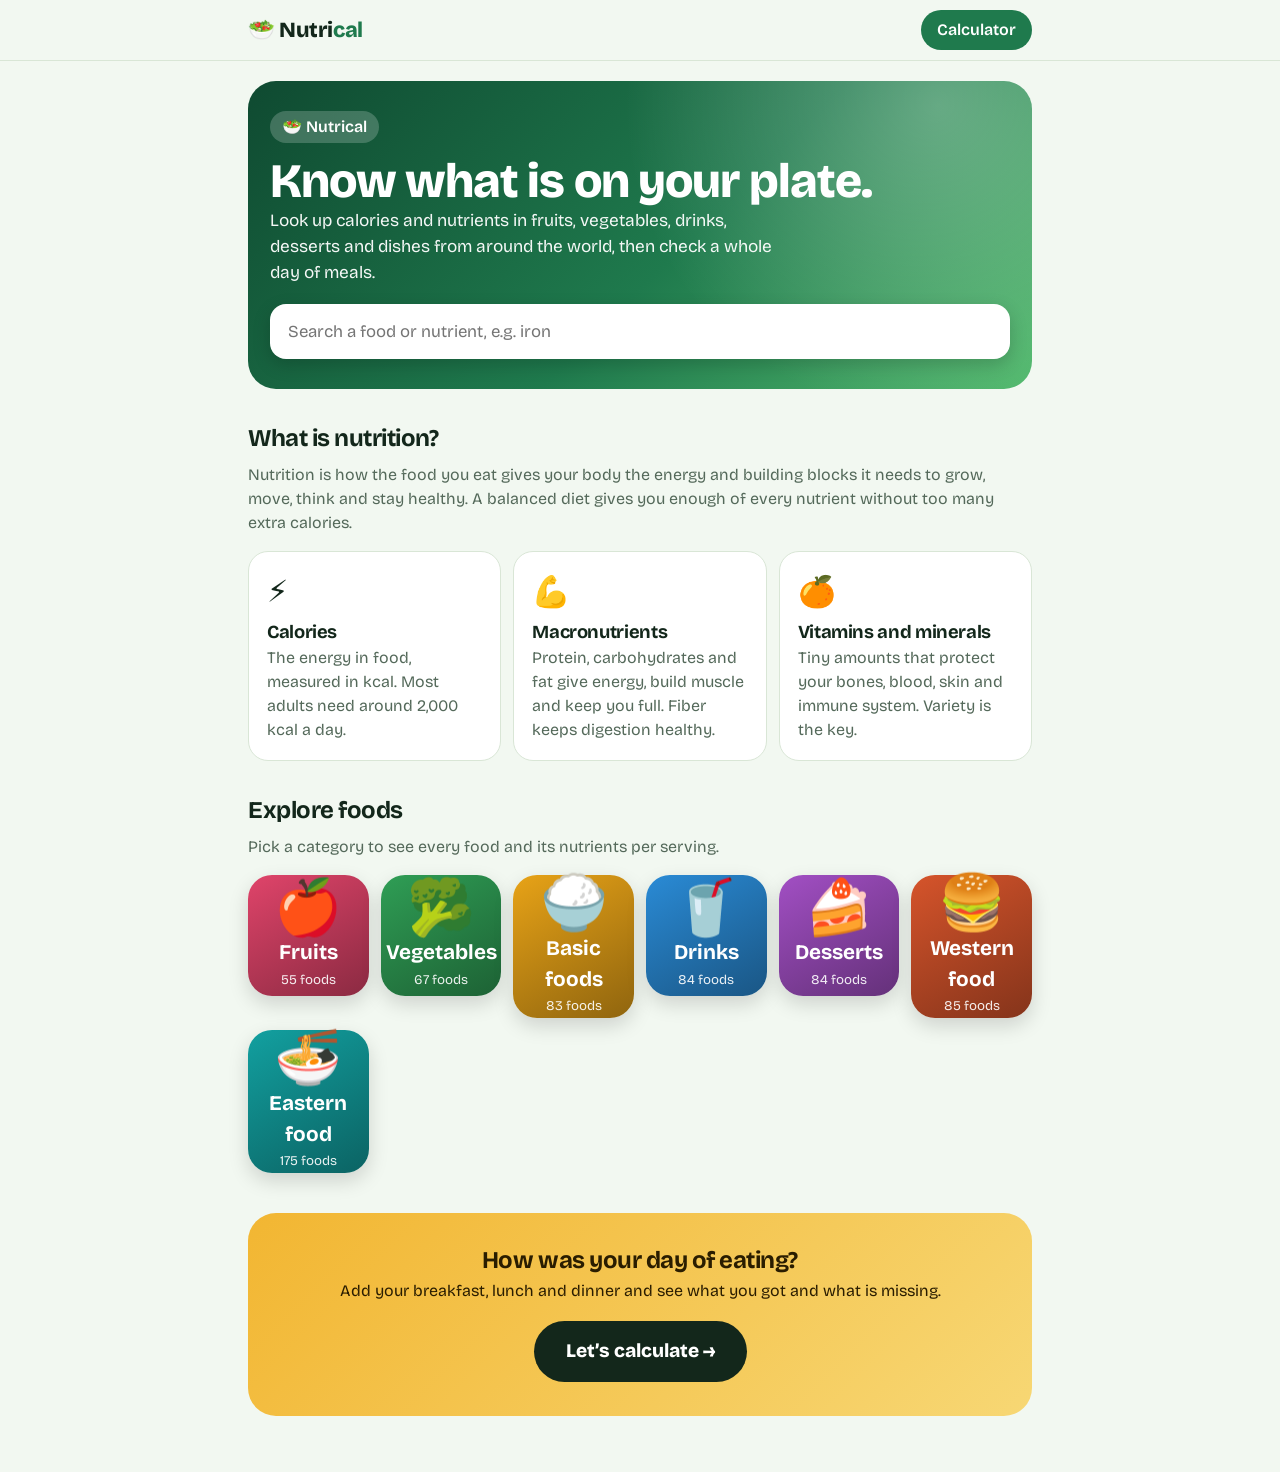
==== index.html @ 1bc2549a "Nutrical" ====
<!DOCTYPE html>
<html lang="en">
<head>
<meta charset="utf-8">
<meta name="viewport" content="width=device-width, initial-scale=1, viewport-fit=cover">
<title>Nutrical – Food Nutrients & Meal Calculator</title>
<link rel="icon" href="data:image/svg+xml,%3Csvg xmlns='http://www.w3.org/2000/svg' viewBox='0 0 100 100'%3E%3Ctext y='.9em' font-size='90'%3E🥗%3C/text%3E%3C/svg%3E">
<link href="https://fonts.googleapis.com/css2?family=Bricolage+Grotesque:wght@400;600;800&display=swap" rel="stylesheet">
<link rel="stylesheet" href="style.css">
</head>
<body>
<header class="nav"><div><button class="brand" data-go="#/">🥗 Nutri<span>cal</span></button><button class="pill" data-go="#/calc">Calculator</button></div></header>
<main id="app"></main>
<script src="script.js"></script>
</body>
</html>
---- style.css ----
:root{--bg:#f2f8f1;--ink:#13271b;--mute:#54695a;--card:#fff;--line:#d9e6d6;--brand:#1f7a4d;--fruit:#e0446a;--veg:#2f9e55;--base:#e8a317;--drink:#2a8bd6;--sweet:#a24fc4;--west:#d6542b;--east:#12a0a0;--red:#d62839;--redbg:#fdecee;--ok:#1f8a4c;
box-sizing:border-box;padding-top:env(safe-area-inset-top,0px);padding-bottom:env(safe-area-inset-bottom,0px)}
@media (prefers-color-scheme:dark){:root:not([data-theme="light"]){--bg:#0f1913;--ink:#eaf3ea;--mute:#a0b3a5;--card:#18251d;--line:#29392f;--red:#ff6b78;--redbg:#3a1a1e;--ok:#5fd18a}}
:root[data-theme="dark"]{--bg:#0f1913;--ink:#eaf3ea;--mute:#a0b3a5;--card:#18251d;--line:#29392f;--red:#ff6b78;--redbg:#3a1a1e;--ok:#5fd18a}
*{box-sizing:border-box}
html{scroll-padding-top:env(safe-area-inset-top,0px)}
body{margin:0;background:var(--bg);color:var(--ink);font-family:"Bricolage Grotesque",system-ui,-apple-system,"Segoe UI",sans-serif;line-height:1.5}
body::before{content:"";position:fixed;inset:0 0 auto;height:env(safe-area-inset-top,0px);z-index:30;background:var(--bg)}
.nav{position:sticky;top:env(safe-area-inset-top,0px);z-index:20;background:var(--bg);border-bottom:1px solid var(--line)}
.nav div{max-width:820px;margin:0 auto;padding:10px 18px;display:flex;justify-content:space-between;align-items:center}
.brand,.pill{font:inherit;border:0;cursor:pointer;color:var(--ink);background:none}
.brand{font-weight:800;font-size:1.35rem;letter-spacing:-.02em;padding:0}
.brand span{color:var(--brand)}
.pill{background:var(--brand);color:#fff;font-weight:600;padding:8px 16px;border-radius:999px}
main{max-width:820px;margin:0 auto;padding:20px 18px 56px}
h1,h2,h3{letter-spacing:-.02em;line-height:1.1}
h1{font-size:clamp(2rem,7vw,3rem);font-weight:800;margin:0 0 10px}
h2{font-size:1.5rem;margin:0 0 12px}
.sub{color:var(--mute);margin:0 0 16px}
.hero{border-radius:28px;padding:30px 22px;color:#fff;background:radial-gradient(circle at 88% 8%,rgba(255,255,255,.28),transparent 42%),linear-gradient(135deg,#0f4a31,#1f7a4d 55%,#52b96d)}
.hero.col{display:flex;align-items:center;gap:18px;flex-wrap:wrap;background:var(--c);background:linear-gradient(135deg,var(--c),color-mix(in srgb,var(--c) 65%,#000))}
.hero h1{margin:0}.hero p{margin:6px 0 0;opacity:.95}
.hero .big{font-size:4.2rem;line-height:1}
.kick{display:inline-block;font-weight:600;background:rgba(255,255,255,.2);padding:4px 12px;border-radius:999px;margin-bottom:12px}
.hero>p{max-width:520px;margin:0 0 18px;font-size:1.08rem}
.kcal{font-size:2.6rem;font-weight:800;line-height:1}
.search{width:100%;font:inherit;font-size:1.05rem;padding:15px 18px;border:2px solid var(--line);border-radius:16px;background:var(--card);color:var(--ink)}
.hero .search{background:#fff;color:#13271b;border:0;box-shadow:0 6px 18px rgba(0,0,0,.18)}
.search:focus-visible,.tile:focus-visible,.item:focus-visible,.back:focus-visible,.go:focus-visible,.chip:focus-visible,.qb:focus-visible,.pill:focus-visible{outline:3px solid var(--ink);outline-offset:2px}
.sec{margin-top:36px}
.grid3{display:grid;grid-template-columns:repeat(auto-fit,minmax(210px,1fr));gap:12px}
.info{background:var(--card);border:1px solid var(--line);border-radius:20px;padding:18px}
.info .ic{font-size:1.9rem}.info h3{margin:6px 0 4px;font-size:1.15rem}.info p{margin:0;color:var(--mute)}
.tiles{display:grid;grid-template-columns:repeat(auto-fill,minmax(104px,1fr));gap:12px}
.tile{aspect-ratio:1;border:0;border-radius:24px;color:#fff;font:inherit;display:flex;flex-direction:column;align-items:center;justify-content:center;gap:2px;cursor:pointer;transition:transform .15s;background:var(--c);background:linear-gradient(150deg,var(--c),color-mix(in srgb,var(--c) 62%,#000));box-shadow:0 8px 20px rgba(0,0,0,.15)}
.tile span{font-size:clamp(2.2rem,11vw,3.4rem);line-height:1}.tile b{font-size:clamp(.95rem,3.6vw,1.3rem)}.tile small{opacity:.9}
.tile:active{transform:scale(.96)}
.t-fruits{--c:var(--fruit)}.t-veg{--c:var(--veg)}.t-base{--c:var(--base)}
.cta{margin-top:40px;border-radius:28px;padding:34px 22px;text-align:center;color:#2a1d00;background:linear-gradient(135deg,#f2b632,#f7d774)}
.cta h2{margin:0 0 6px}.cta p{margin:0 0 18px}
.go{font:inherit;font-weight:800;font-size:1.2rem;padding:16px 32px;border:0;border-radius:999px;background:#13271b;color:#fff;cursor:pointer}
.go.wide{display:block;width:100%;margin-top:20px;background:var(--brand)}
.list{display:grid;grid-template-columns:repeat(auto-fill,minmax(155px,1fr));gap:10px}
.item{display:flex;align-items:center;gap:10px;text-align:left;font:inherit;padding:12px;border-radius:16px;background:var(--card);border:1px solid var(--line);color:var(--ink);cursor:pointer;border-left:6px solid var(--c)}
.item .e{font-size:1.7rem}.item b{display:block;font-weight:600;line-height:1.2}.item small{color:var(--mute)}
.empty{color:var(--mute);padding:16px;border:1px dashed var(--line);border-radius:14px}
.back{font:inherit;font-weight:600;background:none;border:2px solid var(--line);color:var(--ink);border-radius:999px;padding:8px 16px;cursor:pointer;margin-bottom:16px}
.card{background:var(--card);border:1px solid var(--line);border-radius:20px;padding:18px;margin-top:16px}
.stats{display:grid;grid-template-columns:repeat(3,1fr);gap:10px;margin-bottom:14px}
.stat{background:var(--bg);border-radius:14px;padding:12px;text-align:center}.stat b{display:block;font-size:1.4rem}.stat small{color:var(--mute)}
.row{display:grid;grid-template-columns:78px 1fr 64px;gap:10px;align-items:center;padding:6px 0}.row b{text-align:right}
.bar{height:10px;border-radius:6px;background:var(--line);overflow:hidden}.bar i{display:block;height:100%;background:var(--c,var(--brand));border-radius:6px}
.chips{display:flex;flex-wrap:wrap;gap:8px}
.chip{font:inherit;color:var(--ink);padding:7px 12px;border-radius:999px;background:var(--bg);border:1px solid var(--line);font-size:.95rem}
button.chip{cursor:pointer}
.note{color:var(--mute);font-size:.85rem;margin-top:18px}
.meal{border-top:6px solid var(--c)}.meal h2{margin-bottom:8px}
.entry{display:flex;align-items:center;gap:10px;padding:8px 0;border-bottom:1px solid var(--line)}
.entry .e{font-size:1.5rem}.en{flex:1;min-width:0}.en b{display:block;font-weight:600;line-height:1.2}.en small{color:var(--mute)}
.qb{width:34px;height:34px;border-radius:50%;border:1px solid var(--line);background:var(--card);color:var(--ink);font:inherit;font-size:1.1rem;cursor:pointer}
.sug{display:flex;flex-wrap:wrap;gap:8px;margin-top:10px}
.meal .search{margin-top:12px}
.nrow{padding:10px 0;border-bottom:1px solid var(--line)}
.nt{display:flex;justify-content:space-between;gap:10px;margin-bottom:5px}.nt span{color:var(--mute)}
.nrow small{display:block;margin-top:5px}
.nrow.red b,.nrow.red .nt span,.nrow.red small{color:var(--red)}.nrow.red .bar i{background:var(--red)}
.nrow.ok .bar i{background:var(--ok)}
.needbox{background:var(--redbg);border:2px solid var(--red);border-radius:20px;padding:18px;margin-top:16px}
.needbox h2{color:var(--red)}
.okbox h2{color:var(--ok)}
.ta{margin-top:0!important;resize:vertical;min-height:88px;font-family:inherit}
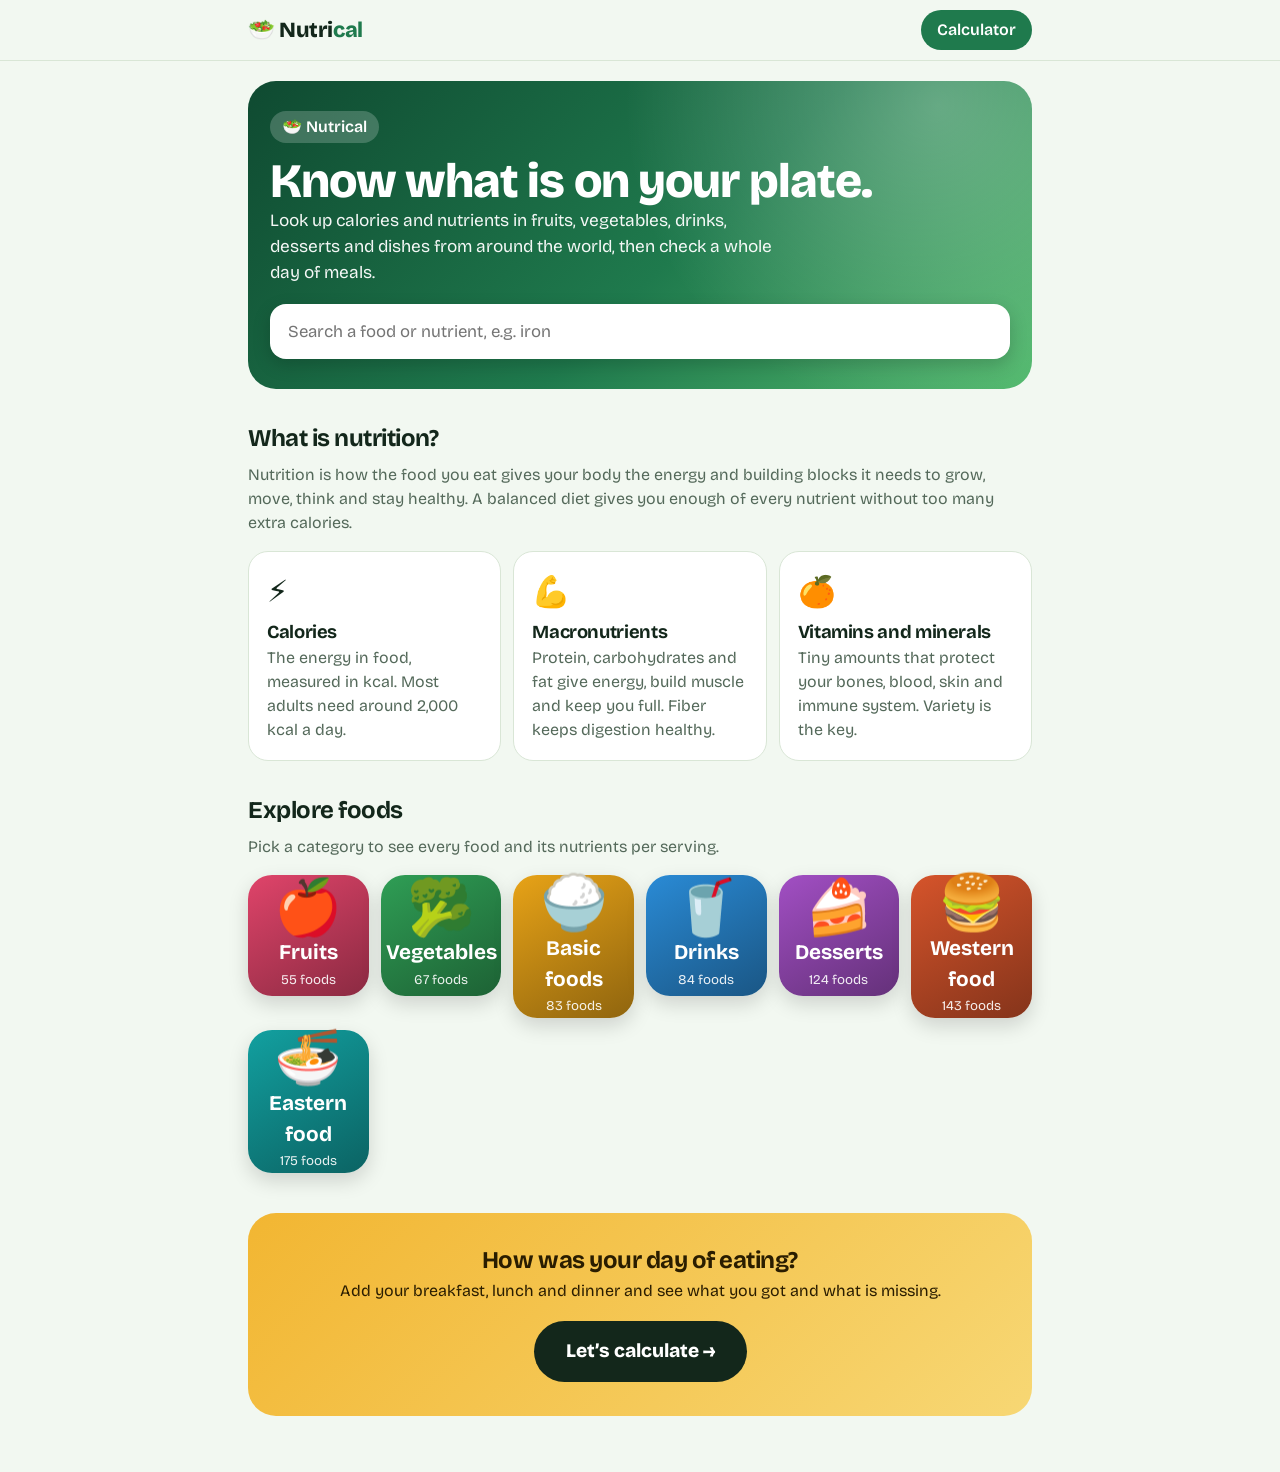
==== commit 23b6953b: "Rename Index.html to index.html" ====
--- a/index.html
+++ b/index.html
@@ -4,13 +4,1187 @@
 <meta charset="utf-8">
 <meta name="viewport" content="width=device-width, initial-scale=1, viewport-fit=cover">
 <title>Nutrical – Food Nutrients & Meal Calculator</title>
-<link rel="icon" href="data:image/svg+xml,%3Csvg xmlns='http://www.w3.org/2000/svg' viewBox='0 0 100 100'%3E%3Ctext y='.9em' font-size='90'%3E🥗%3C/text%3E%3C/svg%3E">
+<!-- Search engine meta data -->
+<meta name="description" content="Calories, protein, carbs, fat, vitamins and minerals for 700+ foods per serving, plus a daily meal calculator that shows what you are missing.">
+<meta name="keywords" content="nutrition, calories, food calories, nutrients, vitamins, minerals, protein, carbs, calorie calculator, meal calculator, healthy eating, Pakistani food, Indian food, fast food calories">
+<meta name="author" content="Nutrical">
+<meta name="robots" content="index, follow, max-image-preview:large">
+<meta name="application-name" content="Nutrical">
+<meta name="color-scheme" content="light dark">
+<meta name="theme-color" content="#f2f8f1" media="(prefers-color-scheme: light)">
+<meta name="theme-color" content="#0f1913" media="(prefers-color-scheme: dark)">
+<meta name="format-detection" content="telephone=no">
+<!-- Social sharing (Open Graph and Twitter) -->
+<meta property="og:type" content="website">
+<meta property="og:site_name" content="Nutrical">
+<meta property="og:locale" content="en_US">
+<meta property="og:title" content="Nutrical – Food Nutrients & Meal Calculator">
+<meta property="og:description" content="Calories, protein, carbs, fat, vitamins and minerals for 700+ foods per serving, plus a daily meal calculator that shows what you are missing.">
+<meta name="twitter:card" content="summary">
+<meta name="twitter:title" content="Nutrical – Food Nutrients & Meal Calculator">
+<meta name="twitter:description" content="Calories, protein, carbs, fat, vitamins and minerals for 700+ foods per serving, plus a daily meal calculator that shows what you are missing.">
+<!-- Structured data for search engines -->
+<script type="application/ld+json">
+{"@context":"https://schema.org","@type":"WebApplication","name":"Nutrical","description":"Calories, protein, carbs, fat, vitamins and minerals for 700+ foods per serving, plus a daily meal calculator that shows what you are missing.","applicationCategory":"HealthApplication","operatingSystem":"Any","browserRequirements":"Requires JavaScript","inLanguage":"en","offers":{"@type":"Offer","price":"0","priceCurrency":"USD"},"featureList":["Calories and nutrients per serving for 700+ foods","Fruits, vegetables, drinks, desserts, Western and Eastern food","Breakfast, lunch and dinner calculator","Warnings for missing and excessive nutrients"]}
+</script>
 <link href="https://fonts.googleapis.com/css2?family=Bricolage+Grotesque:wght@400;600;800&display=swap" rel="stylesheet">
-<link rel="stylesheet" href="style.css">
+<style>
+:root{--bg:#f2f8f1;--ink:#13271b;--mute:#54695a;--card:#fff;--line:#d9e6d6;--brand:#1f7a4d;--fruit:#e0446a;--veg:#2f9e55;--base:#e8a317;--drink:#2a8bd6;--sweet:#a24fc4;--west:#d6542b;--east:#12a0a0;--red:#d62839;--redbg:#fdecee;--ok:#1f8a4c;
+box-sizing:border-box;padding-top:env(safe-area-inset-top,0px);padding-bottom:env(safe-area-inset-bottom,0px)}
+@media (prefers-color-scheme:dark){:root:not([data-theme="light"]){--bg:#0f1913;--ink:#eaf3ea;--mute:#a0b3a5;--card:#18251d;--line:#29392f;--red:#ff6b78;--redbg:#3a1a1e;--ok:#5fd18a}}
+:root[data-theme="dark"]{--bg:#0f1913;--ink:#eaf3ea;--mute:#a0b3a5;--card:#18251d;--line:#29392f;--red:#ff6b78;--redbg:#3a1a1e;--ok:#5fd18a}
+*{box-sizing:border-box}
+html{scroll-padding-top:env(safe-area-inset-top,0px)}
+body{margin:0;background:var(--bg);color:var(--ink);font-family:"Bricolage Grotesque",system-ui,-apple-system,"Segoe UI",sans-serif;line-height:1.5}
+body::before{content:"";position:fixed;inset:0 0 auto;height:env(safe-area-inset-top,0px);z-index:30;background:var(--bg)}
+.nav{position:sticky;top:env(safe-area-inset-top,0px);z-index:20;background:var(--bg);border-bottom:1px solid var(--line)}
+.nav div{max-width:820px;margin:0 auto;padding:10px 18px;display:flex;justify-content:space-between;align-items:center}
+.brand,.pill{font:inherit;border:0;cursor:pointer;color:var(--ink);background:none}
+.brand{font-weight:800;font-size:1.35rem;letter-spacing:-.02em;padding:0}
+.brand span{color:var(--brand)}
+.pill{background:var(--brand);color:#fff;font-weight:600;padding:8px 16px;border-radius:999px}
+main{max-width:820px;margin:0 auto;padding:20px 18px 56px}
+h1,h2,h3{letter-spacing:-.02em;line-height:1.1}
+h1{font-size:clamp(2rem,7vw,3rem);font-weight:800;margin:0 0 10px}
+h2{font-size:1.5rem;margin:0 0 12px}
+.sub{color:var(--mute);margin:0 0 16px}
+.hero{border-radius:28px;padding:30px 22px;color:#fff;background:radial-gradient(circle at 88% 8%,rgba(255,255,255,.28),transparent 42%),linear-gradient(135deg,#0f4a31,#1f7a4d 55%,#52b96d)}
+.hero.col{display:flex;align-items:center;gap:18px;flex-wrap:wrap;background:var(--c);background:linear-gradient(135deg,var(--c),color-mix(in srgb,var(--c) 65%,#000))}
+.hero h1{margin:0}.hero p{margin:6px 0 0;opacity:.95}
+.hero .big{font-size:4.2rem;line-height:1}
+.kick{display:inline-block;font-weight:600;background:rgba(255,255,255,.2);padding:4px 12px;border-radius:999px;margin-bottom:12px}
+.hero>p{max-width:520px;margin:0 0 18px;font-size:1.08rem}
+.kcal{font-size:2.6rem;font-weight:800;line-height:1}
+.search{width:100%;font:inherit;font-size:1.05rem;padding:15px 18px;border:2px solid var(--line);border-radius:16px;background:var(--card);color:var(--ink)}
+.hero .search{background:#fff;color:#13271b;border:0;box-shadow:0 6px 18px rgba(0,0,0,.18)}
+.search:focus-visible,.tile:focus-visible,.item:focus-visible,.back:focus-visible,.go:focus-visible,.chip:focus-visible,.qb:focus-visible,.pill:focus-visible{outline:3px solid var(--ink);outline-offset:2px}
+.sec{margin-top:36px}
+.grid3{display:grid;grid-template-columns:repeat(auto-fit,minmax(210px,1fr));gap:12px}
+.info{background:var(--card);border:1px solid var(--line);border-radius:20px;padding:18px}
+.info .ic{font-size:1.9rem}.info h3{margin:6px 0 4px;font-size:1.15rem}.info p{margin:0;color:var(--mute)}
+.tiles{display:grid;grid-template-columns:repeat(auto-fill,minmax(104px,1fr));gap:12px}
+.tile{aspect-ratio:1;border:0;border-radius:24px;color:#fff;font:inherit;display:flex;flex-direction:column;align-items:center;justify-content:center;gap:2px;cursor:pointer;transition:transform .15s;background:var(--c);background:linear-gradient(150deg,var(--c),color-mix(in srgb,var(--c) 62%,#000));box-shadow:0 8px 20px rgba(0,0,0,.15)}
+.tile span{font-size:clamp(2.2rem,11vw,3.4rem);line-height:1}.tile b{font-size:clamp(.95rem,3.6vw,1.3rem)}.tile small{opacity:.9}
+.tile:active{transform:scale(.96)}
+.t-fruits{--c:var(--fruit)}.t-veg{--c:var(--veg)}.t-base{--c:var(--base)}
+.cta{margin-top:40px;border-radius:28px;padding:34px 22px;text-align:center;color:#2a1d00;background:linear-gradient(135deg,#f2b632,#f7d774)}
+.cta h2{margin:0 0 6px}.cta p{margin:0 0 18px}
+.go{font:inherit;font-weight:800;font-size:1.2rem;padding:16px 32px;border:0;border-radius:999px;background:#13271b;color:#fff;cursor:pointer}
+.go.wide{display:block;width:100%;margin-top:20px;background:var(--brand)}
+.list{display:grid;grid-template-columns:repeat(auto-fill,minmax(155px,1fr));gap:10px}
+.item{display:flex;align-items:center;gap:10px;text-align:left;font:inherit;padding:12px;border-radius:16px;background:var(--card);border:1px solid var(--line);color:var(--ink);cursor:pointer;border-left:6px solid var(--c)}
+.item .e{font-size:1.7rem}.item b{display:block;font-weight:600;line-height:1.2}.item small{color:var(--mute)}
+.empty{color:var(--mute);padding:16px;border:1px dashed var(--line);border-radius:14px}
+.back{font:inherit;font-weight:600;background:none;border:2px solid var(--line);color:var(--ink);border-radius:999px;padding:8px 16px;cursor:pointer;margin-bottom:16px}
+.card{background:var(--card);border:1px solid var(--line);border-radius:20px;padding:18px;margin-top:16px}
+.stats{display:grid;grid-template-columns:repeat(3,1fr);gap:10px;margin-bottom:14px}
+.stat{background:var(--bg);border-radius:14px;padding:12px;text-align:center}.stat b{display:block;font-size:1.4rem}.stat small{color:var(--mute)}
+.row{display:grid;grid-template-columns:78px 1fr 64px;gap:10px;align-items:center;padding:6px 0}.row b{text-align:right}
+.bar{height:10px;border-radius:6px;background:var(--line);overflow:hidden}.bar i{display:block;height:100%;background:var(--c,var(--brand));border-radius:6px}
+.chips{display:flex;flex-wrap:wrap;gap:8px}
+.chip{font:inherit;color:var(--ink);padding:7px 12px;border-radius:999px;background:var(--bg);border:1px solid var(--line);font-size:.95rem}
+button.chip{cursor:pointer}
+.note{color:var(--mute);font-size:.85rem;margin-top:18px}
+.meal{border-top:6px solid var(--c)}.meal h2{margin-bottom:8px}
+.entry{display:flex;align-items:center;gap:10px;padding:8px 0;border-bottom:1px solid var(--line)}
+.entry .e{font-size:1.5rem}.en{flex:1;min-width:0}.en b{display:block;font-weight:600;line-height:1.2}.en small{color:var(--mute)}
+.qb{width:34px;height:34px;border-radius:50%;border:1px solid var(--line);background:var(--card);color:var(--ink);font:inherit;font-size:1.1rem;cursor:pointer}
+.sug{display:flex;flex-wrap:wrap;gap:8px;margin-top:10px}
+.meal .search{margin-top:12px}
+.nrow{padding:10px 0;border-bottom:1px solid var(--line)}
+.nt{display:flex;justify-content:space-between;gap:10px;margin-bottom:5px}.nt span{color:var(--mute)}
+.nrow small{display:block;margin-top:5px}
+.nrow.red b,.nrow.red .nt span,.nrow.red small{color:var(--red)}.nrow.red .bar i{background:var(--red)}
+.nrow.ok .bar i{background:var(--ok)}
+.needbox{background:var(--redbg);border:2px solid var(--red);border-radius:20px;padding:18px;margin-top:16px}
+.needbox h2{color:var(--red)}
+.okbox h2{color:var(--ok)}
+.ta{margin-top:0!important;resize:vertical;min-height:88px;font-family:inherit}
+</style>
 </head>
 <body>
+<noscript>Nutrical needs JavaScript to show food nutrition data and the meal calculator. Please turn JavaScript on.</noscript>
 <header class="nav"><div><button class="brand" data-go="#/">🥗 Nutri<span>cal</span></button><button class="pill" data-go="#/calc">Calculator</button></div></header>
 <main id="app"></main>
-<script src="script.js"></script>
+<script>
+var DATA={
+fruits:{label:"Fruits",emoji:"🍎",color:"var(--fruit)",items:[
+["Apple","🍎",52,.3,13.8,.2,2.4,10.4,[["Vitamin C","4.6 mg"],["Potassium","107 mg"],["Vitamin K","2.2 µg"]]],
+["Banana","🍌",89,1.1,22.8,.3,2.6,12.2,[["Potassium","358 mg"],["Vitamin B6","0.4 mg"],["Vitamin C","8.7 mg"],["Magnesium","27 mg"]]],
+["Orange","🍊",47,.9,11.8,.1,2.4,9.4,[["Vitamin C","53 mg"],["Folate","30 µg"],["Potassium","181 mg"],["Calcium","40 mg"]]],
+["Mango","🥭",60,.8,15,.4,1.6,13.7,[["Vitamin C","36 mg"],["Vitamin A","54 µg"],["Folate","43 µg"]]],
+["Strawberry","🍓",32,.7,7.7,.3,2,4.9,[["Vitamin C","59 mg"],["Manganese","0.4 mg"],["Folate","24 µg"]]],
+["Grapes","🍇",69,.7,18.1,.2,.9,15.5,[["Vitamin K","14.6 µg"],["Vitamin C","3.2 mg"],["Potassium","191 mg"]]],
+["Watermelon","🍉",30,.6,7.6,.2,.4,6.2,[["Vitamin C","8.1 mg"],["Vitamin A","28 µg"],["Potassium","112 mg"]]],
+["Pineapple","🍍",50,.5,13.1,.1,1.4,9.9,[["Vitamin C","47.8 mg"],["Manganese","0.9 mg"],["Vitamin B6","0.1 mg"]]],
+["Papaya","🍈",43,.5,10.8,.3,1.7,7.8,[["Vitamin C","61.8 mg"],["Vitamin A","47 µg"],["Folate","37 µg"]]],
+["Pear","🍐",57,.4,15.2,.1,3.1,9.8,[["Vitamin C","4.3 mg"],["Vitamin K","4.4 µg"],["Potassium","116 mg"]]],
+["Pomegranate","🔴",83,1.7,18.7,1.2,4,13.7,[["Vitamin K","16.4 µg"],["Vitamin C","10.2 mg"],["Folate","38 µg"],["Potassium","236 mg"]]],
+["Avocado","🥑",160,2,8.5,14.7,6.7,.7,[["Vitamin K","21 µg"],["Folate","81 µg"],["Potassium","485 mg"],["Vitamin E","2.1 mg"]]],
+["Peach","🍑",39,.9,9.5,.3,1.5,8.4,"vc6.6;va16;pot190",150,"1 medium"],
+["Plum","🟣",46,.7,11.4,.3,1.4,9.9,"vc9.5;vk6.4;pot157",66,"1 medium"],
+["Cherries","🍒",63,1.1,16,.2,2.1,12.8,"vc7;pot222;mn.1",140,"1 cup"],
+["Blueberries","🫐",57,.7,14.5,.3,2.4,10,"vk19.3;vc9.7;mn.3",148,"1 cup"],
+["Raspberries","🔴",52,1.2,11.9,.7,6.5,4.4,"vc26.2;mn.7;vk7.8",123,"1 cup"],
+["Blackberries","⚫",43,1.4,9.6,.5,5.3,4.9,"vc21;vk19.8;mn.6",144,"1 cup"],
+["Kiwi","🥝",61,1.1,14.7,.5,3,9,"vc92.7;vk40;pot312",69,"1 medium"],
+["Lemon","🍋",29,1.1,9.3,.3,2.8,2.5,"vc53;pot138;ca26",58,"1 fruit"],
+["Lime","🟢",30,.7,10.5,.2,2.8,1.7,"vc29.1;ca33;pot102",67,"1 fruit"],
+["Grapefruit","🍊",42,.8,10.7,.1,1.6,6.9,"vc31.2;va46;pot135",123,"½ fruit"],
+["Apricot","🍑",48,1.4,11.1,.4,2,9.2,"va96;vc10;pot259",35,"1 fruit"],
+["Fig","🟣",74,.8,19.2,.3,2.9,16.3,"pot232;ca35;vk4.7",50,"1 medium"],
+["Cantaloupe","🍈",34,.8,8.2,.2,.9,7.9,"vc36.7;va169;pot267",160,"1 cup cubes"],
+["Honeydew melon","🍈",36,.5,9.1,.1,.8,8.1,"vc18;pot228;fol19",170,"1 cup cubes"],
+["Coconut meat","🥥",354,3.3,15.2,33.5,9,6.2,"mn1.5;se10.1;fe2.4",45,"1 piece"],
+["Guava","🍐",68,2.6,14.3,1,5.4,8.9,"vc228;fol49;pot417",55,"1 fruit"],
+["Dates","🌴",277,1.8,75,.2,6.7,66.5,"pot696;mg54;mn.3",24,"1 Medjool date"],
+["Passion fruit","🟡",97,2.2,23.4,.7,10.4,11.2,"vc30;va64;pot348",18,"1 fruit"],
+["Lychee","🍒",66,.8,16.5,.4,1.3,15.2,"vc71.5;pot171;fol14",10,"1 fruit"],
+["Cranberries","🔴",46,.4,12.2,.1,4.6,4,"vc13.3;vk5;mn.4",110,"1 cup"],
+["Tangerine","🍊",53,.8,13.3,.3,1.8,10.6,"vc26.7;va34;fol16",88,"1 medium"],
+["Nectarine","🍑",44,1.1,10.6,.3,1.7,7.9,"vc5.4;va17;pot201",142,"1 medium"],
+["Persimmon","🟠",70,.6,18.6,.2,3.6,12.5,"va81;vc7.5;mn.4",168,"1 fruit"],
+["Jackfruit","🍈",95,1.7,23.3,.6,1.5,19.1,"vc13.7;pot448;mg29",165,"1 cup"],
+["Starfruit","⭐",31,1,6.7,.3,2.8,4,"vc34.4;pot133;fol12",91,"1 fruit"],
+["Dragon fruit","🐉",60,1.2,13,0,3,8,"vc3;mg36;fe.7",100,"1 cup"],
+["Mulberries","🫐",43,1.4,9.8,.4,1.7,8.1,"vc36;fe1.9;vk7.8",140,"1 cup"],
+["Black currants","🫐",63,1.4,15.4,.4,0,0,"vc181;pot322;fe1.5",112,"1 cup"],
+["Gooseberries","🟢",44,.9,10,.6,4.3,0,"vc28;pot198;mn.1",150,"1 cup"],
+["Rambutan","🔴",82,.9,20,.2,.9,0,"vc5;fe.4;pot42",100,"5 fruits"],
+["Longan","🟡",60,1.3,15,.1,1.1,0,"vc84;pot266",100,"10 fruits"],
+["Soursop","🟢",66,1,16.8,.3,3.3,13.5,"vc21;pot278;mg21",100,"½ cup"],
+["Tamarind","🟤",239,2.8,62.5,.6,5.1,57,"pot628;mg92;fe2.8",25,"1 oz"],
+["Clementine","🍊",47,.9,12,.2,1.7,9.2,"vc49;fol24;pot177",74,"1 fruit"],
+["Raisins","🍇",299,3.1,79,.5,3.7,59,"pot749;fe1.9;mn.3",36,"1 small box"],
+["Prunes","🟣",240,2.2,64,.4,7.1,38,"vk60;pot732;mn.3",42,"5 prunes"],
+["Plantain","🍌",122,1.3,32,.4,2.3,15,"vc18;pot499;mg37",148,"1 cup sliced"],
+["Jamun (Java plum)","🟣",62,.7,14,.2,.6,10,"vc18;pot79;fe.2",100,"½ cup"],
+["Loquat","🍑",47,.4,12,.2,1.7,8,"va76;pot266;vc1",100,"5 fruits"],
+["Chikoo (sapodilla)","🟤",83,.4,20,1.1,5.3,14,"vc14;pot193;ca21",170,"1 fruit"],
+["Custard apple (sharifa)","🟢",94,2.1,23.6,.3,4.4,19,"vc19;pot382;bx.2",100,"½ fruit"],
+["Kinnow (mandarin)","🍊",53,.8,13.3,.3,1.8,10.6,"vc27;fol16;va34",90,"1 fruit"],
+["Ber (Indian jujube)","🟠",74,.8,17,.1,.6,10,"vc70;pot200",100,"½ cup"]
+]},
+veg:{label:"Vegetables",emoji:"🥦",color:"var(--veg)",items:[
+["Carrot","🥕",41,.9,9.6,.2,2.8,4.7,[["Vitamin A","835 µg"],["Vitamin K","13.2 µg"],["Potassium","320 mg"]]],
+["Spinach","🥬",23,2.9,3.6,.4,2.2,.4,[["Vitamin K","483 µg"],["Vitamin A","469 µg"],["Folate","194 µg"],["Iron","2.7 mg"]]],
+["Broccoli","🥦",34,2.8,6.6,.4,2.6,1.7,[["Vitamin C","89 mg"],["Vitamin K","102 µg"],["Folate","63 µg"]]],
+["Tomato","🍅",18,.9,3.9,.2,1.2,2.6,[["Vitamin C","13.7 mg"],["Potassium","237 mg"],["Vitamin K","7.9 µg"]]],
+["Potato","🥔",77,2,17.5,.1,2.2,.8,[["Potassium","421 mg"],["Vitamin C","19.7 mg"],["Vitamin B6","0.3 mg"]]],
+["Onion","🧅",40,1.1,9.3,.1,1.7,4.2,[["Vitamin C","7.4 mg"],["Potassium","146 mg"],["Folate","19 µg"]]],
+["Cucumber","🥒",15,.7,3.6,.1,.5,1.7,[["Vitamin K","16.4 µg"],["Potassium","147 mg"],["Vitamin C","2.8 mg"]]],
+["Cauliflower","🥬",25,1.9,5,.3,2,1.9,[["Vitamin C","48.2 mg"],["Vitamin K","15.5 µg"],["Folate","57 µg"]]],
+["Sweet potato","🍠",86,1.6,20.1,.1,3,4.2,[["Vitamin A","709 µg"],["Potassium","337 mg"],["Vitamin C","2.4 mg"]]],
+["Red bell pepper","🫑",31,1,6,.3,2.1,4.2,[["Vitamin C","128 mg"],["Vitamin A","157 µg"],["Vitamin B6","0.3 mg"]]],
+["Cabbage","🥬",25,1.3,5.8,.1,2.5,3.2,[["Vitamin C","36.6 mg"],["Vitamin K","76 µg"],["Folate","43 µg"]]],
+["Green peas","🫛",81,5.4,14.5,.4,5.7,5.7,[["Vitamin C","40 mg"],["Vitamin K","24.8 µg"],["Folate","65 µg"],["Iron","1.5 mg"]]],
+["Lettuce","🥬",15,1.4,2.9,.2,1.3,.8,"vk126;va370;fol38",36,"1 cup shredded"],
+["Kale","🥬",49,4.3,8.8,.9,3.6,2.3,"vk705;vc120;va500",67,"1 cup chopped"],
+["Zucchini","🥒",17,1.2,3.1,.3,1,2.5,"vc17.9;pot261;bx.2",196,"1 medium"],
+["Eggplant","🍆",25,1,5.9,.2,3,3.5,"mn.2;pot229;vk3.5",82,"1 cup cubes"],
+["Mushroom","🍄",22,3.1,3.3,.3,1,2,"ni3.6;pot318;se9.3",70,"1 cup sliced"],
+["Garlic","🧄",149,6.4,33,.5,2.1,1,"vc31.2;mn1.7;bx1.2",3,"1 clove"],
+["Ginger","🫚",80,1.8,17.8,.8,2,1.7,"pot415;mg43",6,"1 tbsp"],
+["Beetroot","🟣",43,1.6,9.6,.2,2.8,6.8,"fol109;mn.3;pot325",82,"1 medium"],
+["Radish","🔴",16,.7,3.4,.1,1.6,1.9,"vc14.8;fol25;pot233",116,"1 cup sliced"],
+["Celery","🥬",16,.7,3,.2,1.6,1.3,"vk29.3;pot260;fol36",40,"1 stalk"],
+["Asparagus","🌿",20,2.2,3.9,.1,2.1,1.9,"vk41.6;fol52;vc5.6",134,"1 cup"],
+["Green beans","🫛",31,1.8,7,.2,2.7,3.3,"vk43;vc12.2;fol33",110,"1 cup"],
+["Sweet corn","🌽",86,3.3,19,1.4,2,6.3,"fol42;mg37;pot270",90,"½ cup kernels"],
+["Pumpkin","🎃",26,1,6.5,.1,.5,2.8,"va426;vc9;pot340",116,"1 cup cubes"],
+["Butternut squash","🎃",45,1,11.7,.1,2,2.2,"va532;vc21;pot352",140,"1 cup cubes"],
+["Brussels sprouts","🥬",43,3.4,9,.3,3.8,2.2,"vk177;vc85;fol61",88,"1 cup"],
+["Leek","🌿",61,1.5,14.2,.3,1.8,3.9,"vk47;va83;mn.5",89,"1 medium"],
+["Okra","🌿",33,1.9,7.5,.2,3.2,1.5,"vc23;vk31;fol60",100,"1 cup"],
+["Turnip","⚪",28,.9,6.4,.1,1.8,3.8,"vc21;pot191;ca30",130,"1 cup cubes"],
+["Spring onion","🌱",32,1.8,7.3,.2,2.6,2.3,"vk207;vc18.8;va50",50,"½ cup chopped"],
+["Bok choy","🥬",13,1.5,2.2,.2,1,1.2,"vc45;va223;vk45.5",70,"1 cup shredded"],
+["Artichoke","🌿",47,3.3,10.5,.2,5.4,1,"fol68;vk14.8;mg60",120,"1 medium"],
+["Chili pepper","🌶️",40,1.9,8.8,.4,1.5,5.3,"vc144;va48;bx.5",45,"1 pepper"],
+["Green bell pepper","🫑",20,.9,4.6,.2,1.7,2.4,"vc80.4;vk7.4;bx.2",119,"1 medium"],
+["Yam","🍠",118,1.5,27.9,.2,4.1,.5,"pot816;mn.4;vc17.1",136,"1 cup cubes"],
+["Cassava","🥔",160,1.4,38,.3,1.8,1.7,"vc20.6;pot271;fol27",100,"½ cup"],
+["Edamame","🫛",121,11.9,8.9,5.2,5.2,2.2,"fol311;vk26.7;fe2.3",78,"½ cup shelled"],
+["Fennel","🌿",31,1.2,7.3,.2,3.1,3.9,"vc12;pot414;mn.2",87,"1 cup sliced"],
+["Collard greens","🥬",32,3,5.4,.6,4,.5,"vk437;va251;vc35.3",36,"1 cup chopped"],
+["Swiss chard","🥬",19,1.8,3.7,.2,1.6,1.1,"vk830;va306;vc30",36,"1 cup chopped"],
+["Arugula","🌱",25,2.6,3.7,.7,1.6,2.1,"vk109;va119;fol97",20,"1 cup"],
+["Parsnip","🥕",75,1.2,18,.3,4.9,4.8,"vc17;fol67;pot375",133,"1 cup sliced"],
+["Bitter gourd","🥒",17,1,3.7,.2,2.8,1,"vc84;fol72;va6",94,"1 cup sliced"],
+["Water chestnut","⚪",97,1.4,23.9,.1,3,4.8,"pot584;mn.3;bx.3",62,"½ cup sliced"],
+["Lotus root","🌸",74,2.6,17,.1,4.9,.5,"vc44;pot556;bx.3",60,"½ cup"],
+["Daikon radish","⚪",18,.6,4.1,.1,1.6,2.5,"vc22;pot227;fol28",116,"1 cup sliced"],
+["Napa cabbage","🥬",16,1.2,3.2,.2,1.2,1.4,"vk43;vc27;fol79",76,"1 cup shredded"],
+["Bean sprouts","🌱",30,3,6,.2,1.8,4,"vk33;vc13;fol61",104,"1 cup"],
+["Bamboo shoots","🎋",27,2.6,5.2,.3,2.2,3,"pot533;mn.3",120,"1 cup sliced"],
+["Chayote","🥒",19,.8,4.5,.1,1.7,1.7,"vc8;fol93;mn.2",132,"1 cup"],
+["Taro","🍠",112,1.5,26.5,.2,4.1,.4,"pot484;mn.4;bx.3",132,"1 cup"],
+["Kohlrabi","🥬",27,1.7,6.2,.1,3.6,2.6,"vc62;pot350;bx.2",135,"1 cup"],
+["Rutabaga","🥔",38,1.1,8.6,.2,2.3,4.5,"vc25;pot305;ca43",140,"1 cup cubes"],
+["Watercress","🌿",11,2.3,1.3,.1,.5,.2,"vk250;vc43;ca120",34,"1 cup"],
+["Radicchio","🥬",23,1.4,4.5,.3,.9,.6,"vk255;pot302;mn.3",40,"1 cup shredded"],
+["Sauerkraut","🥬",19,.9,4.3,.1,2.9,1.8,"vc15;vk13;fe1.5",70,"½ cup"],
+["Jicama","⚪",38,.7,8.8,.1,4.9,1.8,"vc20;pot150;fol12",130,"1 cup"],
+["Mustard greens","🥬",27,2.9,4.7,.4,3.2,1.3,"vk257;vc70;va525",56,"1 cup chopped"],
+["Dandelion greens","🌼",45,2.7,9.2,.7,3.5,.7,"vk778;va508;ca187",55,"1 cup chopped"],
+["Bottle gourd (lauki)","🥒",14,.6,3.4,.1,.5,1.7,"vc10;pot150;mg11",116,"1 cup"],
+["Ridge gourd (tori)","🥒",20,.5,4.4,.1,1,1.8,"vc12;pot139;mg14",100,"1 cup sliced"],
+["Tinda (apple gourd)","🟢",21,1.4,3.4,.4,1.1,1.5,"vc18;ca25;fe.8",100,"½ cup"],
+["Fenugreek leaves (methi)","🌿",49,4.4,6,.9,1.1,0,"fe2;ca200;vc40",30,"½ cup"],
+["Coriander leaves (dhania)","🌿",23,2.1,3.7,.5,2.8,.9,"vk310;vc27;va337",16,"¼ cup"],
+["Mint leaves (pudina)","🌿",44,3.3,8.4,.7,6.8,0,"va212;fe5;vc31",12,"2 tbsp"]
+]},
+base:{label:"Basic foods",emoji:"🍚",color:"var(--base)",items:[
+["White rice (cooked)","🍚",130,2.7,28.2,.3,.4,.1,[["Manganese","0.5 mg"],["Selenium","7.5 µg"]]],
+["White bread","🍞",265,9,49,3.2,2.7,5.7,[["Iron","3.6 mg"],["Calcium","144 mg"],["Folate","111 µg"],["Sodium","491 mg"]]],
+["Egg (boiled)","🥚",155,12.6,1.1,10.6,0,1.1,[["Vitamin B12","1.1 µg"],["Vitamin D","2.2 µg"],["Choline","294 mg"],["Selenium","30.8 µg"]]],
+["Whole milk","🥛",61,3.2,4.8,3.3,0,5.1,[["Calcium","113 mg"],["Vitamin B12","0.5 µg"],["Potassium","132 mg"],["Vitamin D","1.3 µg"]]],
+["Chicken breast (cooked)","🍗",165,31,0,3.6,0,0,[["Niacin","13.7 mg"],["Vitamin B6","0.6 mg"],["Phosphorus","228 mg"],["Selenium","27.6 µg"]]],
+["Lentils (cooked)","🫘",116,9,20.1,.4,7.9,1.8,[["Folate","181 µg"],["Iron","3.3 mg"],["Potassium","369 mg"]]],
+["Chickpeas (cooked)","🫘",164,8.9,27.4,2.6,7.6,4.8,[["Folate","172 µg"],["Iron","2.9 mg"],["Manganese","1 mg"]]],
+["Oats (dry)","🥣",389,16.9,66.3,6.9,10.6,0,[["Manganese","4.9 mg"],["Phosphorus","523 mg"],["Iron","4.7 mg"],["Magnesium","177 mg"]]],
+["Pasta (cooked)","🍝",158,5.8,30.9,.9,1.8,.6,[["Manganese","0.4 mg"],["Iron","1.3 mg"]]],
+["Cheddar cheese","🧀",403,24.9,1.3,33.1,0,.5,[["Calcium","721 mg"],["Phosphorus","512 mg"],["Vitamin B12","1.1 µg"]]],
+["Almonds","🥜",579,21.2,21.6,49.9,12.5,4.4,[["Vitamin E","25.6 mg"],["Magnesium","270 mg"],["Calcium","269 mg"]]],
+["Salmon (cooked)","🐟",206,22,0,12,0,0,[["Vitamin D","11 µg"],["Vitamin B12","3.2 µg"],["Selenium","36.5 µg"],["Potassium","384 mg"]]],
+["Brown rice (cooked)","🍚",123,2.7,25.6,1,1.6,.2,"mn.9;mg39;ph103",195,"1 cup"],
+["Quinoa (cooked)","🌾",120,4.4,21.3,1.9,2.8,.9,"mn.6;mg64;fol42",185,"1 cup"],
+["Whole wheat bread","🍞",252,12.5,43,3.5,7,6,"fe2.4;mg82;se40",28,"1 slice"],
+["Flour tortilla","🫓",306,8.2,51,8,2.8,2.4,"fe3.5;ca140",45,"1 tortilla"],
+["Corn tortilla","🫓",218,5.7,44.6,2.9,6.3,.6,"ca81;mg54;mn.4",26,"1 tortilla"],
+["Popcorn (air-popped)","🍿",387,13,78,4.5,14.5,.9,"mn1.1;mg144;ph358",24,"3 cups"],
+["Barley (cooked)","🌾",123,2.3,28.2,.4,3.8,.3,"mn.3;ni2.1;mg22",157,"1 cup"],
+["Couscous (cooked)","🍲",112,3.8,23.2,.2,1.4,.1,"se27;ni1;mg8",157,"1 cup"],
+["Whole wheat pasta (cooked)","🍝",124,5.3,26.5,.5,3.9,.6,"mn.9;mg42;fe1.5",140,"1 cup"],
+["Plain yogurt (whole milk)","🥛",61,3.5,4.7,3.3,0,4.7,"ca121;by.5;pot155",245,"1 cup"],
+["Greek yogurt (nonfat)","🥛",59,10.2,3.6,.4,0,3.2,"ca110;by.8;pot141",170,"¾ cup"],
+["Skim milk","🥛",34,3.4,5,.1,0,5.1,"ca122;by.5;pot166",245,"1 cup"],
+["Butter","🧈",717,.9,.1,81,0,.1,"va684;ve2.3;vk7",14,"1 tbsp"],
+["Mozzarella cheese","🧀",280,28,3.1,17,0,1.2,"ca505;ph354;by2.3",28,"1 oz"],
+["Cottage cheese","🧀",98,11.1,3.4,4.3,0,2.7,"ca83;by.4;se9.7",113,"½ cup"],
+["Soy milk","🥛",33,2.9,1.7,1.6,.4,.4,"ca120;pot118;vd1",243,"1 cup"],
+["Almond milk (unsweetened)","🥛",15,.6,.3,1.2,.2,0,"ca120;ve4",240,"1 cup"],
+["Beef (lean, cooked)","🥩",250,26,0,15,0,0,"zn6.3;by2.6;fe2.6",85,"3 oz"],
+["Pork loin (cooked)","🥩",242,27,0,14,0,0,"se40;by.7;zn2.4",85,"3 oz"],
+["Turkey breast (cooked)","🦃",135,30,0,.7,0,0,"ni11;bx.8;se31",85,"3 oz"],
+["Lamb (cooked)","🍖",294,25,0,21,0,0,"by2.6;zn4.6;fe1.9",85,"3 oz"],
+["Chicken thigh (cooked)","🍗",209,26,0,10.9,0,0,"ni6.1;bx.4;se21",85,"3 oz"],
+["Tuna (canned in water)","🐟",116,25.5,0,.8,0,0,"se76;ni10;vd1.7",85,"3 oz"],
+["Shrimp (cooked)","🦐",99,24,.2,.3,0,0,"se38;by1.2;ca64",85,"3 oz"],
+["Cod (cooked)","🐟",105,23,0,.9,0,0,"by1;se37;pot244",85,"3 oz"],
+["Sardines (canned)","🐟",208,24.6,0,11.5,0,0,"ca382;vd4.8;by8.9",92,"1 can"],
+["Tilapia (cooked)","🐟",128,26,0,2.7,0,0,"se54;by1.6;ni4.7",85,"3 oz"],
+["Black beans (cooked)","🫘",132,8.9,23.7,.5,8.7,.3,"fol149;mn.4;fe2.1",172,"1 cup"],
+["Kidney beans (cooked)","🫘",127,8.7,22.8,.5,6.4,.3,"fol130;fe2.9;pot403",177,"1 cup"],
+["Tofu (firm)","🟨",144,17.3,2.8,8.7,2.3,.6,"ca350;fe2.7;mn1.2",126,"½ cup"],
+["Hummus","🥣",166,7.9,14.3,9.6,6,.3,"fe2.4;mg71;ca38",30,"2 tbsp"],
+["Peanut butter","🥜",588,25,20,50,6,9,"ni13.1;mg168;ve9",32,"2 tbsp"],
+["Peanuts","🥜",567,25.8,16.1,49.2,8.5,4.7,"ni12;mg168;fol240",28,"1 oz"],
+["Walnuts","🌰",654,15.2,13.7,65.2,6.7,2.6,"mn3.4;mg158;ph346",28,"1 oz"],
+["Cashews","🥜",553,18.2,30.2,43.9,3.3,5.9,"mg292;zn5.8;mn1.7",28,"1 oz"],
+["Chia seeds","🌱",486,16.5,42.1,30.7,34.4,0,"ca631;mg335;ph860",28,"2 tbsp"],
+["Flaxseed","🌱",534,18.3,28.9,42.2,27.3,1.6,"mg392;mn2.5;ph642",10,"1 tbsp"],
+["Sunflower seeds","🌻",584,20.8,20,51.5,8.6,2.6,"ve35;mg325;se53",28,"1 oz"],
+["Pumpkin seeds","🎃",559,30.2,10.7,49,6,1.4,"mg592;zn7.8;mn4.5",28,"1 oz"],
+["Olive oil","🫒",884,0,0,100,0,0,"ve14;vk60",13.5,"1 tbsp"],
+["Honey","🍯",304,.3,82.4,0,.2,82.1,"pot52;ca6",21,"1 tbsp"],
+["Dark chocolate (70–85%)","🍫",598,7.8,45.9,42.6,10.9,24,"fe11.9;mg228;mn1.9",28,"1 oz"],
+["Sourdough bread","🍞",270,10,52,2,2.4,2,"fe3;fol107;se30",50,"1 slice"],
+["Rye bread","🍞",259,8.5,48,3.3,5.8,3.9,"fe2.8;se40;mn1.2",32,"1 slice"],
+["Bulgur (cooked)","🌾",83,3.1,18.6,.2,4.5,.1,"mn.6;mg32;fe1",182,"1 cup"],
+["Buckwheat (cooked)","🌾",92,3.4,19.9,.6,2.7,.9,"mg51;mn.4;ph70",168,"1 cup"],
+["Egg white","🥚",52,10.9,.7,.2,0,.7,"se20;ni.1;pot163",33,"1 large"],
+["Parmesan cheese","🧀",431,38,4.1,29,0,.9,"ca1184;ph694;by1.2",28,"1 oz"],
+["Feta cheese","🧀",264,14,4,21,0,4,"ca493;by1.7;ph337",28,"1 oz"],
+["Ricotta cheese","🧀",174,11.3,3,13,0,.3,"ca207;ph158;by.3",124,"½ cup"],
+["Pistachios","🥜",560,20,28,45,10,8,"bx1.7;pot1025;ph490",28,"1 oz"],
+["Hazelnuts","🌰",628,15,17,61,10,4.3,"ve15;mn6.2;mg163",28,"1 oz"],
+["Soybeans (cooked)","🫘",173,17,10,9,6,3,"fol54;fe5;mg86",172,"1 cup"],
+["Tempeh","🟨",192,20,7.6,11,0,0,"mn1.3;mg81;ph266",83,"½ cup"],
+["Ham","🥓",145,21,1.5,5.5,0,0,"se36;ni4;by.7",85,"3 oz"],
+["Crab (cooked)","🦀",97,19,0,1.5,0,0,"by9.8;zn4;se40",85,"3 oz"],
+["Oysters","🦪",68,7,3.9,2.5,0,0,"zn16;by16",84,"6 oysters"],
+["Mackerel (cooked)","🐟",262,24,0,18,0,0,"by19;vd16;ni9",85,"3 oz"],
+["Whole wheat flour (atta)","🌾",340,13.2,72,2.5,10.7,.4,"mn4;mg137;fe3.6",30,"¼ cup"],
+["Basmati rice (cooked)","🍚",121,3.5,25,.4,.4,0,"mn.5;fe.4",195,"1 cup"],
+["Besan (chickpea flour)","🌾",387,22,58,6.7,11,10,"fol437;fe4.9;mg166",30,"¼ cup"],
+["Ghee","🧈",900,0,0,100,0,0,"va840;ve2.8;vk8.6",13,"1 tbsp"],
+["Vegetable oil","🛢️",884,0,0,100,0,0,"ve14;vk25",13.5,"1 tbsp"],
+["Khoya (mawa)","⚪",421,15,25,28,0,25,"ca480;by1",30,"1 oz"],
+["Rusk","🍞",407,10,74,7,3,8,"fe3;ca40",20,"2 rusks"],
+["Jaggery (gur)","🟤",383,.4,98,.1,0,97,"fe11;mg70;ca80",20,"1 tbsp"],
+["Goat meat (cooked)","🍖",143,27,0,3,0,0,"zn5;fe3;by1",85,"3 oz"],
+["Beef liver (cooked)","🥩",175,27,3.9,4.7,0,0,"va9442;by70;fe6.5",85,"3 oz"],
+["Chicken liver (cooked)","🍗",167,24,.9,6.5,0,0,"va3290;by17;fe11",85,"3 oz"],
+["Rohu fish (cooked)","🐟",120,19,0,4,0,0,"by3;se25;pot280",100,"1 piece"],
+["Pomfret fish (cooked)","🐟",120,20,0,4,0,0,"by2;se30;pot300",100,"1 piece"]
+]},
+drinks:{label:"Drinks",emoji:"🥤",color:"var(--drink)",items:[
+["Orange juice","🧃",45,.7,10.4,.2,.2,8.4,"vc50;pot200;fol30",248,"1 cup"],
+["Apple juice","🧃",46,.1,11.4,.1,.2,9.6,"pot101;vc1",248,"1 cup"],
+["Tomato juice","🍅",17,.8,4.2,.1,.4,3.6,"vc18;pot229;fol20",243,"1 cup"],
+["Carrot juice","🥕",40,.9,9.3,.2,.8,3.9,"va930;pot292;vc8",236,"1 cup"],
+["Fruit smoothie","🥤",60,.8,14,.3,1.2,11,"vc10;pot140",300,"12 oz"],
+["Lemonade","🍋",40,0,10.4,0,.1,9.4,"vc1;pot7",248,"1 cup"],
+["Coconut water","🥥",19,.7,3.7,.2,1.1,2.6,"pot250;mg25;mn.1",240,"1 cup"],
+["Cola","🥤",42,0,10.6,0,0,10.6,"ph10;pot2",355,"1 can"],
+["Sports drink","🥤",26,0,6.2,0,0,5.8,"pot27;ca2",355,"12 oz"],
+["Energy drink","⚡",45,0,11,0,0,11,"ni8;bx2;by2",250,"1 can"],
+["Black coffee","☕",1,.1,0,0,0,0,"pot49;mg3;ni.2",237,"1 cup"],
+["Latte","☕",54,2.8,4.7,2.8,0,4.5,"ca103;by.4;pot140",360,"12 oz"],
+["Cappuccino","☕",45,2.3,3.7,2.3,0,3.5,"ca80;pot120;by.3",180,"1 cup"],
+["Green tea","🍵",1,0,0,0,0,0,"mn.2;pot8",245,"1 cup"],
+["Black tea","🫖",1,0,.3,0,0,0,"pot37;mn.2;mg1",240,"1 cup"],
+["Masala chai","🫖",50,1.5,8,1.5,0,7.5,"ca55;pot80",240,"1 cup"],
+["Iced tea (sweetened)","🧊",30,0,7.5,0,0,7.4,"pot20;mn.1",240,"1 glass"],
+["Hot chocolate","☕",77,3.5,11,2.3,.6,10,"ca110;pot200;mg14",250,"1 cup"],
+["Milkshake (vanilla)","🥛",112,3.5,18.4,3,0,17.7,"ca120;pot180;by.5",300,"1 medium"],
+["Sweet lassi","🥛",80,3,13,2,0,12,"ca100;by.4;pot150",250,"1 glass"],
+["Mango lassi","🥭",90,2.8,16,1.5,.3,15.5,"ca95;vc5;by.4",250,"1 glass"],
+["Beer","🍺",43,.5,3.6,0,0,0,"ni1.6;ph14;pot27",355,"1 can"],
+["Red wine","🍷",85,.1,2.6,0,0,.6,"pot127;mg12;mn.2",150,"5 oz glass"],
+["Grape juice","🍇",60,.4,14.8,.1,.2,14.3,"pot104;mn.3",248,"1 cup"],
+["Pineapple juice","🍍",53,.4,12.9,.1,.2,9.9,"vc9;mn.9;pot130",250,"1 cup"],
+["Cranberry juice cocktail","🧃",46,0,12,0,0,12,"vc23;pot9",253,"1 cup"],
+["Pomegranate juice","🧃",54,.2,13.1,.3,.1,12.7,"pot214;fol17",248,"1 cup"],
+["Grapefruit juice","🧃",39,.5,9.2,.1,.1,8.1,"vc34;pot162;fol10",247,"1 cup"],
+["Lemon juice","🍋",22,.4,6.9,.2,.3,2.5,"vc39;pot103",30,"2 tbsp"],
+["Watermelon juice","🍉",30,.6,7.6,.2,.4,6.2,"vc8;pot112",240,"1 cup"],
+["Sugarcane juice","🥤",54,0,13.4,0,0,13,"pot110;fe.4",240,"1 glass"],
+["Mixed vegetable juice","🥤",21,.8,4.4,.1,.6,3.6,"vc22;va62;pot250",240,"1 cup"],
+["Nimbu pani (lime water)","🍋",30,0,7.5,0,.1,7,"vc8;pot20",240,"1 glass"],
+["Oat milk","🥛",48,1,6.7,1.5,.8,3.4,"ca120;vd1",240,"1 cup"],
+["Chocolate milk","🥛",83,3.2,10.4,3.4,.8,9.5,"ca114;pot198;by.5",250,"1 cup"],
+["Buttermilk","🥛",40,3.3,4.8,.9,0,4.8,"ca116;by.5;pot135",245,"1 cup"],
+["Kefir","🥛",63,3.4,4.8,3.5,0,4.7,"ca120;by.4;pot164",243,"1 cup"],
+["Chaas (salted lassi)","🥛",25,1.7,2.7,.8,0,2.5,"ca60;by.3",250,"1 glass"],
+["Eggnog","🥛",88,4.6,10,4.2,0,10,"ca130;by.5",248,"1 cup"],
+["Bubble tea","🧋",90,1,18,2,.2,15,"ca20;pot60",400,"1 medium"],
+["Matcha latte","🍵",50,2,6,2,.3,5,"ca90;by.3;mn.2",300,"1 cup"],
+["Espresso","☕",9,.1,1.7,.2,0,0,"pot115;mg8;ni.5",30,"1 shot"],
+["Iced coffee (sweetened)","🧊",40,.8,8,.6,0,7.5,"ca20;pot80",250,"1 glass"],
+["Mocha","☕",70,3,9,2.5,.5,8,"ca100;pot200;mg20",360,"12 oz"],
+["Flat white","☕",56,3,4.7,3,0,4.5,"ca110;by.4",160,"1 cup"],
+["Chamomile tea","🍵",1,0,.2,0,0,0,"mn.2;pot10",240,"1 cup"],
+["Ginger ale","🥤",34,0,8.8,0,0,8.7,"ca2;pot1",355,"1 can"],
+["Root beer","🥤",41,0,10.6,0,0,10.5,"ca2;pot1",355,"1 can"],
+["Diet cola","🥤",0,0,0,0,0,0,"ph12;pot2",355,"1 can"],
+["Sparkling water","💧",0,0,0,0,0,0,"ca12;mg2",355,"1 can"],
+["White wine","🍷",82,.1,2.6,0,0,1,"pot71;mg10",150,"5 oz glass"],
+["Champagne","🥂",76,.3,1.5,0,0,1,"pot66;mg7",125,"1 flute"],
+["Vodka","🥃",231,0,0,0,0,0,"pot2",42,"1 shot"],
+["Whiskey","🥃",250,0,0,0,0,0,"pot2",42,"1 shot"],
+["Light beer","🍺",29,.2,1.6,0,0,0,"ni1.2;pot27",355,"1 can"],
+["Rooh Afza drink","🥤",50,0,12.5,0,0,12,"ca2;pot15",250,"1 glass"],
+["Doodh patti chai","🍵",60,2.4,8,2,0,7.5,"ca70;pot100",240,"1 cup"],
+["Kashmiri chai (noon chai)","🫖",70,2.8,6,3.5,0,4,"ca90;pot130;by.3",240,"1 cup"],
+["Shikanjvi (lemon soda)","🍋",30,0,7.5,0,.1,7,"vc8;pot20",250,"1 glass"],
+["Jal jeera","🥤",18,.3,4,0,.3,3,"fe.8;vc3",240,"1 glass"],
+["Thandai","🥛",110,3.5,16,3.5,.3,14,"ca100;mg20;pot120",250,"1 glass"],
+["Badam doodh (almond milk)","🥛",100,3.5,13,3.5,.2,12,"ca110;mg15",250,"1 glass"],
+["Mango milkshake","🥭",95,2.8,17,2,.5,16,"vc10;ca90;va40",300,"1 glass"],
+["Banana milkshake","🍌",90,3,15,2,.8,12,"ca95;pot250;bx.2",300,"1 glass"],
+["Americano","☕",2,.1,.3,0,0,0,"pot50;mg5;ni.2",355,"12 oz"],
+["Doppio (double espresso)","☕",9,.2,1.7,.2,0,0,"pot115;mg8;ni.5",60,"2 shots"],
+["Ristretto","☕",9,.2,1.5,.2,0,0,"pot115;mg8",20,"1 shot"],
+["Lungo","☕",5,.1,.8,.1,0,0,"pot70;mg5",50,"1 shot"],
+["Espresso macchiato","☕",30,1.2,2.5,1.5,0,2,"ca40;pot120;by.2",60,"1 small cup"],
+["Cortado","☕",40,2,3,2,0,3,"ca70;pot140;by.3",120,"1 cortado"],
+["Café au lait","☕",30,1.7,2.5,1.5,0,2.4,"ca60;pot100;by.3",240,"1 cup"],
+["Vanilla latte","☕",70,2.5,10,2,0,9.5,"ca90;by.3;pot130",360,"12 oz"],
+["Caramel macchiato","☕",70,2.5,9,2.5,0,8.5,"ca90;by.3;pot130",360,"12 oz"],
+["Spanish latte","☕",75,2.8,12,2,0,11,"ca100;pot150;by.4",300,"1 cup"],
+["Iced latte","🧊",38,2,3,1.8,0,3,"ca80;pot120;by.3",360,"12 oz"],
+["Cold brew coffee","🧊",2,.1,0,0,0,0,"pot60;mg4;ni.2",355,"12 oz"],
+["Affogato","🍨",120,3,13,6,0,12,"ca90;pot150;by.3",150,"1 serving"],
+["Irish coffee","☕",90,.5,6,3.5,0,5,"pot60;ca20",240,"1 mug"],
+["Turkish coffee","☕",4,.2,.5,.1,0,0,"pot100;mg10;ni.3",60,"1 small cup"],
+["Vietnamese iced coffee","🧊",110,2.5,18,3,0,17,"ca80;pot180;by.3",250,"1 glass"],
+["Blended coffee (frappe)","🥤",95,1.5,17,2.5,0,16,"ca50;pot100",360,"12 oz"],
+["Dalgona coffee","🥛",70,2.5,10,2.5,0,9,"ca90;pot130;by.3",300,"1 glass"],
+["Instant coffee with milk and sugar","☕",40,1.2,6.5,1,0,6,"ca45;pot90",240,"1 cup"],
+["Decaf coffee","☕",1,.1,0,0,0,0,"pot49;mg3",237,"1 cup"]
+]},
+sweets:{label:"Desserts",emoji:"🍰",color:"var(--sweet)",items:[
+["Chocolate cake","🍰",371,5,53,16,2.7,36,"fe2.6;ca43;ph130",95,"1 slice"],
+["Cheesecake","🍰",321,5.5,25.5,22.5,.4,21,"ca63;va166;fe.5",120,"1 slice"],
+["Apple pie","🥧",237,1.9,34,11,1.6,15,"fe1;pot90",125,"1 slice"],
+["Pumpkin pie","🥧",229,3.9,30.4,10,2.2,15,"va190;fe1;ca60",109,"1 slice"],
+["Tiramisu","🍰",285,4.7,28,17,.5,19,"ca70;fe.8;va100",120,"1 slice"],
+["Cupcake","🧁",305,3.8,45,12,1,30,"ca50;fe1.2",50,"1 cupcake"],
+["Brownie","🍫",466,5.6,54,25,2.5,39,"fe2.5;mg49",56,"1 brownie"],
+["Chocolate chip cookie","🍪",488,5.5,64,24,2.4,36,"fe2.4;ca22;mg26",30,"1 cookie"],
+["Glazed donut","🍩",421,4.9,49,23,1.4,22,"fe1.9;ca38",60,"1 donut"],
+["Croissant","🥐",406,8.2,45.8,21,2.6,11,"fe2.2;ca37",57,"1 medium"],
+["Blueberry muffin","🧁",377,5.5,51,17,1.7,30,"ca30;fe1.5",113,"1 large"],
+["Pancakes","🥞",227,6.4,28,9.7,1.1,5,"ca132;fe1.4",77,"1 pancake"],
+["Waffle","🧇",291,7.9,32.7,14.1,1.8,5,"ca191;fe2.2",75,"1 waffle"],
+["Vanilla ice cream","🍨",207,3.5,23.6,11,.7,21,"ca128;by.5;va118",66,"½ cup"],
+["Chocolate ice cream","🍨",216,3.8,28.2,11,1.2,25,"ca107;pot199;fe.8",66,"½ cup"],
+["Frozen yogurt","🍦",159,4,24,5,0,20,"ca143;pot190",72,"½ cup"],
+["Crème caramel","🍮",124,3.9,19,3.7,0,19,"ca100;by.6",150,"1 ramekin"],
+["Rice pudding","🍚",130,3.1,21,3.6,.3,12,"ca110;pot140",125,"½ cup"],
+["Milk chocolate bar","🍫",535,7.7,59,30,3.4,52,"ca189;fe1.2;mg63",45,"1 bar"],
+["Gulab jamun","🟤",295,4.6,48,10,.5,33,"ca60;fe.8",50,"1 piece"],
+["Jalebi","🟠",380,2.6,64,13,.5,45,"fe1;ca25",40,"1 piece"],
+["Gajar (carrot) ka halwa","🥕",190,3,26,8.5,1.5,22,"va250;ca80",100,"small bowl"],
+["Baklava","🥮",430,6.7,48,24,2.6,29,"mg43;mn.8;fe1.6",45,"1 piece"],
+["Strawberry ice cream","🍨",192,3.2,24.5,9.2,.6,22,"ca120;by.4",66,"½ cup"],
+["Gelato","🍨",180,3.3,25,7,0,22,"ca100;by.3",90,"½ cup"],
+["Sorbet","🍧",130,.4,34,0,.5,30,"vc5;pot50",100,"½ cup"],
+["Ice cream sandwich","🍨",237,3.9,38,8,1,22,"ca80;fe.8",60,"1 sandwich"],
+["Ice pop","🧊",66,0,16.8,0,0,15,"pot5;vc1",59,"1 pop"],
+["Red velvet cake","🍰",360,4,50,17,.8,34,"ca40;fe1.2",100,"1 slice"],
+["Carrot cake","🥕",415,4,52,22,1.5,36,"va60;fe1.2;ca40",110,"1 slice"],
+["Lemon tart","🥧",280,4,38,13,.8,22,"vc2;ca30",100,"1 slice"],
+["Fruit tart","🥧",250,3.5,32,12,1.4,16,"vc5;fe.8;ca30",100,"1 slice"],
+["Pecan pie","🥧",412,5,58,18,2,38,"mn1;fe1.5",120,"1 slice"],
+["Strawberry shortcake","🍓",270,3.5,38,12,1.2,20,"vc10;ca50;fe1",130,"1 slice"],
+["Apple crumble","🍎",190,2,30,8,2,18,"fe.8;pot100",150,"1 serving"],
+["Banana bread","🍞",326,4.5,55,9,1.5,28,"fe1.4;pot150;mn.3",60,"1 slice"],
+["Cinnamon roll","🥐",380,5,55,15,1.5,25,"fe1.8;ca30",100,"1 roll"],
+["Danish pastry","🥐",374,5.8,48,18,1.4,20,"fe1.8;ca30",65,"1 pastry"],
+["Eclair","🥐",262,6,24,16,.9,14,"ca70;by.4;fe.8",100,"1 eclair"],
+["Macaron","🍪",390,7,60,13,2,50,"ca30;fe.8",40,"2 macarons"],
+["Churros","🥖",447,5.5,50,25,1.5,12,"fe2;ca20",50,"2 churros"],
+["Cannoli","🍰",300,7,30,17,1,15,"ca90;fe1",80,"1 cannoli"],
+["Panna cotta","🍮",230,3,20,15,0,18,"ca90;va120",120,"1 serving"],
+["Chocolate mousse","🍫",225,4,22,14,1,20,"ca70;fe1",100,"½ cup"],
+["Custard","🍮",122,3.9,16,4.3,0,14,"ca120;by.5",125,"½ cup"],
+["Chocolate truffle","🍫",480,5,40,34,3,32,"fe3;mg60",25,"2 truffles"],
+["White chocolate","🍫",539,5.9,59,32,0,59,"ca199;pot286",28,"1 oz"],
+["Oatmeal raisin cookie","🍪",430,6,67,16,3,36,"fe2;mn.6;mg30",30,"1 cookie"],
+["Peanut butter cookie","🍪",476,8,56,25,2.5,32,"ni3;mg40",30,"1 cookie"],
+["Shortbread","🍪",502,5.5,60,27,1.5,20,"fe1.5;se10",40,"2 pieces"],
+["Coconut macaroon","🥥",450,3,56,25,4,48,"mn.5;fe.8",25,"1 cookie"],
+["Marshmallow","⚪",318,1.8,81,.2,.1,60,"pot7;ca1",28,"1 oz"],
+["Caramel candy","🍬",382,4.9,77,7,0,60,"ca100;fe.2",28,"1 oz"],
+["Gelatin dessert","🟥",62,1.2,14,0,0,14,"pot1;ca2",140,"½ cup"],
+["Whipped cream","🍦",257,2.1,12.5,22,0,12,"va250;ca65",30,"¼ cup"],
+["Mochi","⚪",230,3.5,52,.5,.8,22,"fe.5;ca5",45,"1 piece"],
+["Taiyaki","🐟",230,5,43,4,1.5,18,"fe1;ca40",100,"1 piece"],
+["Dorayaki","🥞",290,6,57,4,2,28,"fe1.2;ca30",75,"1 piece"],
+["Halo-halo","🍧",150,3,32,2,1,25,"ca80;fe.8",300,"1 glass"],
+["Bingsu (shaved ice)","🍧",130,3,28,1.5,1,22,"ca60;fe.5",300,"1 bowl"],
+["Mango pudding","🥭",120,2,22,3,.5,19,"vc10;va60;ca40",120,"1 cup"],
+["Rasmalai","🍮",200,6,25,8,0,22,"ca120;by.4",80,"1 piece"],
+["Barfi","🟫",400,7,55,18,1,48,"ca120;fe.8",30,"1 piece"],
+["Ladoo","🟠",430,7,55,20,2,35,"fe1.8;mg30",40,"1 piece"],
+["Mysore pak","🟨",520,6,50,33,2,40,"fe1;ca20",30,"1 piece"],
+["Falooda","🍧",130,3,25,2.5,.8,20,"ca100;by.3",300,"1 glass"],
+["Kunafa","🍰",380,6,45,20,1,28,"ca100;fe1",100,"1 piece"],
+["Basbousa","🍰",330,4,50,13,1,30,"ca30;fe.8",80,"1 piece"],
+["Turkish delight","🍬",320,.4,79,.1,0,60,"pot8;ca3",30,"3 pieces"],
+["Halva","🟤",516,12.5,50,29,5,43,"fe3;mg100",30,"1 slice"],
+["Sheer khurma","🥣",180,5,28,5,1.5,20,"ca120;pot200",200,"1 bowl"],
+["Zarda (sweet rice)","🍚",200,2.5,40,4,.5,22,"mn.5;fe.5",150,"1 plate"],
+["Suji halwa","🟡",250,3,38,10,1,22,"fe1;ca20",100,"1 bowl"],
+["Imarti","🟠",400,3,65,14,.5,50,"fe1;ca20",40,"1 piece"],
+["Balushahi","🍩",440,5,52,23,1,35,"fe1.2;ca20",50,"1 piece"],
+["Pinni","🟤",480,9,48,28,3,30,"fe2;mg50",40,"1 piece"],
+["Sohan halwa","🟤",450,5,55,24,1,45,"ca20;fe1",30,"1 piece"],
+["Phirni","🍮",150,4,24,4,.2,18,"ca100;pot150",125,"1 cup"],
+["Shahi tukray","🍞",310,6,38,15,1,25,"ca100;fe1",100,"1 piece"],
+["Rabri","🥛",250,8,28,12,0,25,"ca250;by.8",100,"½ cup"],
+["Lab-e-shireen","🍨",150,3,28,3,1,22,"ca90;vc5",150,"1 bowl"],
+["Nankhatai","🍪",470,6,60,23,1,22,"fe1.5;ca20",25,"2 cookies"],
+["Kheer","🥣",130,3.5,20,4,.3,15,"ca110;pot150;by.3",150,"1 bowl"],
+["Rasgulla","⚪",186,5,38,1,0,35,"ca60;fe.4",50,"1 piece"],
+["Vanilla sponge cake","🍰",344,4.5,52,13,.8,35,"ca50;fe1.2",90,"1 slice"],
+["Black Forest cake","🍰",280,4,36,14,1.5,26,"ca60;fe1.5",120,"1 slice"],
+["Pineapple cake","🍰",300,3.5,45,12,.8,32,"vc2;ca40",100,"1 slice"],
+["Butterscotch cake","🍰",360,4,52,15,.5,38,"ca50;fe1",100,"1 slice"],
+["Lemon cake","🍋",340,4.5,50,14,.7,32,"vc2;ca30;fe1",90,"1 slice"],
+["Coffee cake","☕",380,5,52,17,1.5,28,"fe1.5;ca40",80,"1 slice"],
+["Marble cake","🍰",360,5,50,16,1,30,"ca40;fe1.3",90,"1 slice"],
+["Fruit cake","🍰",325,4,56,10,3,40,"fe1.5;pot200",80,"1 slice"],
+["Pound cake","🍰",390,5,50,19,.8,30,"ca30;fe1.2",80,"1 slice"],
+["Angel food cake","🍰",260,6,58,.3,.5,38,"ca13;pot66",30,"1 slice"],
+["Victoria sponge cake","🍰",300,5.5,50,9,.7,30,"ca50;fe1.2",80,"1 slice"],
+["Chocolate lava cake","🍫",380,6,45,19,2,30,"fe2;mg30",110,"1 cake"],
+["German chocolate cake","🍫",390,4.5,50,20,2,36,"fe2;ca40",110,"1 slice"],
+["Coconut cake","🥥",370,4,52,16,2,38,"fe1;ca30",100,"1 slice"],
+["Strawberry cake","🍓",330,4,50,13,1,32,"vc3;ca40",100,"1 slice"],
+["Mango cake","🥭",320,4,48,12,.8,30,"vc4;va30;ca40",100,"1 slice"],
+["Pineapple upside-down cake","🍍",300,3,44,12,.8,28,"vc3;ca50",100,"1 slice"],
+["Tres leches cake","🍰",270,5,34,12,.4,25,"ca120;by.3",120,"1 slice"],
+["Plain tea cake","🍰",360,6,52,14,.8,28,"ca40;fe1.3",60,"1 slice"],
+["Mango ice cream","🍨",180,3,25,8,.4,22,"vc5;ca100;va40",66,"½ cup"],
+["Butterscotch ice cream","🍨",220,3,30,10,0,28,"ca110;by.4",66,"½ cup"],
+["Pistachio ice cream","🍨",230,4.5,24,13,.8,21,"ca110;fe.5",66,"½ cup"],
+["Coffee ice cream","🍨",200,3.5,25,10,0,23,"ca110;pot180",66,"½ cup"],
+["Cookies and cream ice cream","🍨",230,3.5,29,11,.7,25,"ca100;fe.7",66,"½ cup"],
+["Mint chocolate chip ice cream","🍨",220,3.5,26,12,.8,24,"ca100;fe.8",66,"½ cup"],
+["Rocky road ice cream","🍨",250,4,32,12,1,28,"ca90;fe.8",70,"½ cup"],
+["Cookie dough ice cream","🍨",240,3.5,30,12,1,26,"ca90;fe.8",66,"½ cup"],
+["Butter pecan ice cream","🍨",245,4,24,15,1,21,"ca100;fe.5",66,"½ cup"],
+["Caramel ice cream","🍨",215,3.5,29,10,0,27,"ca110;by.4",66,"½ cup"],
+["Coconut ice cream","🥥",220,2.5,24,13,1.5,20,"ca60;fe.8",66,"½ cup"],
+["Neapolitan ice cream","🍨",205,3.5,26,10,.5,24,"ca100;by.4",66,"½ cup"],
+["Hot fudge sundae","🍨",215,4,32,8,.8,28,"ca120;fe.7",150,"1 sundae"],
+["Soft serve ice cream","🍦",160,4,23,5.6,0,17,"ca140;by.5;pot200",120,"1 cone"],
+["Chocolate ice cream bar","🍫",290,3.5,25,20,1,22,"ca80;fe.8",60,"1 bar"],
+["Mango kulfi","🥭",200,5,25,9,.5,22,"ca140;vc4",80,"1 stick"],
+["Pista kulfi","🍦",210,5,23,11,.5,20,"ca150;fe.5",80,"1 stick"],
+["Sherbet (orange)","🍧",140,1,30,2,1,25,"vc5;ca50",100,"½ cup"],
+["Frozen custard","🍦",210,4,23,12,0,21,"ca130;by.5;pot160",90,"½ cup"],
+["Vegan ice cream","🍨",170,2,24,7,1,18,"ca80;fe.5",66,"½ cup"],
+["Ice cream cake","🎂",280,4,35,14,.8,28,"ca100;fe.8",100,"1 slice"]
+]},
+west:{label:"Western food",emoji:"🍔",color:"var(--west)",items:[
+["Hamburger","🍔",250,13,31,9,1.2,6,"fe2.5;ca70;by1",105,"1 burger"],
+["Cheeseburger","🍔",263,14,28,11,1.3,5.6,"ca100;fe2.5;by1",120,"1 burger"],
+["Cheese pizza","🍕",266,11,33,10,2.3,3.6,"ca188;fe2.5;pot172",107,"1 slice"],
+["Pepperoni pizza","🍕",298,12,29,15,1.8,3,"ca180;fe2.4",110,"1 slice"],
+["French fries","🍟",312,3.4,41,15,3.8,.3,"pot579;vc4;bx.4",117,"1 medium"],
+["Hot dog with bun","🌭",290,10,24,17,1,4,"fe2.5;ca70",98,"1 hot dog"],
+["Fried chicken","🍗",246,19,10,14,.4,0,"ni7;bx.4;se20",100,"1 piece"],
+["Chicken nuggets","🍗",296,15,17,18,1,0,"ni5;se18;bx.2",64,"4 nuggets"],
+["Spaghetti bolognese","🍝",130,7,15,4.5,1.5,3,"fe1.5;se10;by.4",250,"1 plate"],
+["Macaroni and cheese","🧀",164,6.8,20,6.7,.9,3,"ca110;fe1",200,"1 cup"],
+["Lasagna","🍝",135,7.5,14,5.5,1.2,3,"ca120;fe1.1",250,"1 piece"],
+["Club sandwich","🥪",220,13,22,9,1.5,3,"ni4;se18;fe1.8",250,"1 sandwich"],
+["Grilled cheese sandwich","🧀",360,13,29,22,1.4,3.4,"ca330;fe2;ph250",130,"1 sandwich"],
+["Beef taco","🌮",226,9,20,12,2,1,"fe2;ca100;zn2",90,"1 taco"],
+["Bean burrito","🌯",206,7,31,6,4,1,"fe2.4;ca90",200,"1 burrito"],
+["Fish and chips","🐟",250,12,22,13,2,.5,"se25;by1;pot320",250,"1 plate"],
+["Grilled steak","🥩",244,27,0,14,0,0,"zn5.5;by2;ni8",170,"6 oz steak"],
+["Roast chicken","🍗",239,27,0,14,0,0,"ni10;bx.5;se26",85,"3 oz"],
+["Meatballs","🍖",197,13,8,12,.7,1,"fe1.8;zn2.5;by1",100,"4 meatballs"],
+["Cheese omelet","🍳",154,11,.6,12,0,.5,"ca100;by.9;se25",120,"1 omelet"],
+["Scrambled eggs","🍳",149,10,1.6,11,0,1.4,"by1.2;se30;vd1.5",100,"2 eggs"],
+["Bacon (cooked)","🥓",541,37,1.4,42,0,0,"ni9;se50;by1",16,"2 slices"],
+["Mashed potatoes","🥔",83,1.8,17,.9,1.5,1,"pot290;vc4;bx.2",210,"1 cup"],
+["Garlic bread","🥖",350,8,45,15,2.6,2,"fe2.8;ca90",50,"1 slice"],
+["Oatmeal (cooked)","🥣",71,2.5,12,1.5,1.7,.5,"mn.6;mg27;fe1",234,"1 cup"],
+["Granola","🥣",471,10,64,20,5,24,"mn2;mg90;fe2",50,"½ cup"],
+["Caesar salad with chicken","🥗",127,9,6,8,1,1,"vk60;ca60;se15",250,"1 bowl"],
+["Greek salad","🥗",90,3,5,7,1.5,3,"vc12;vk30;ca90",200,"1 bowl"],
+["Garden salad","🥗",20,1.2,3.5,.2,1.5,2,"vk80;va150;fol30",100,"1 bowl"],
+["Beef pot roast","🥘",200,24,2,10,.4,.8,"zn5;by2;fe2.5",100,"1 serving"],
+["Meatloaf","🍖",200,15,8,12,.5,3,"fe2;zn3;by1.5",100,"1 slice"],
+["Pork chop (cooked)","🥩",231,26,0,14,0,0,"se40;by.8;zn2.5",100,"1 chop"],
+["Pork sausage","🌭",301,18,1.5,25,0,0,"se20;by1;zn2",70,"2 links"],
+["Bratwurst","🌭",290,13,2,26,0,0,"se20;by1;zn2",85,"1 sausage"],
+["Hash browns","🥔",265,2.9,35,13,3,0,"pot450;vc4;fe1",100,"1 patty"],
+["Fried egg","🍳",196,13.6,.8,15,0,.4,"by1.1;vd2;se30",46,"1 large"],
+["French toast","🍞",229,7.9,25,10,1.2,8,"fe2.2;ca100;se20",65,"1 slice"],
+["Bagel with cream cheese","🥯",285,9,43,8.5,2,6,"fe2.8;ca50;se25",130,"1 bagel"],
+["Turkey sandwich","🥪",190,12,24,5,2,3,"ni5;se20;fe1.8",200,"1 sandwich"],
+["BLT sandwich","🥪",250,11,24,12,1.5,3,"se20;ni4;vk10",170,"1 sandwich"],
+["Peanut butter and jelly sandwich","🥪",340,11,45,13,3.2,17,"ni4;mg40;fe1.5",100,"1 sandwich"],
+["Pulled pork sandwich","🥪",220,16,23,7,1.5,6,"se25;by.6;ni5",200,"1 sandwich"],
+["Croque monsieur","🥪",300,15,22,17,1,3,"ca250;se25;fe1.5",180,"1 sandwich"],
+["Chili con carne","🌶️",120,9,11,4.7,3.5,2.5,"fe2;fol40;zn2",250,"1 cup"],
+["Clam chowder","🍲",90,4,10,3.8,.7,1.5,"fe2.5;by8;ca50",245,"1 cup"],
+["Tomato soup","🍅",41,1.6,6.6,1.2,1,4.5,"vc10;va30;pot230",248,"1 cup"],
+["Chicken noodle soup","🍲",36,2.4,4.2,1,.4,.5,"ni1;se6;fe.5",248,"1 cup"],
+["French onion soup","🧅",50,3,6,2,.8,2.5,"ca60;fe.5;pot80",245,"1 cup"],
+["Paella","🥘",150,9,17,5,1,1,"se20;fe1.5;vc4",250,"1 plate"],
+["Risotto","🍚",150,3.5,24,4,.5,.5,"ca60;se6",200,"1 cup"],
+["Gnocchi","🥔",132,3,27,1,1.2,.5,"fe.8;mn.2",150,"1 cup"],
+["Cheese ravioli","🥟",200,8,28,6,1.5,2,"ca100;fe1.5",125,"1 cup"],
+["Fettuccine Alfredo","🍝",190,6,20,9,1.2,1,"ca80;fe1.2",250,"1 plate"],
+["Spaghetti carbonara","🍝",190,8,22,7.5,1.3,.8,"se25;ca70;by.5",250,"1 plate"],
+["Pesto pasta","🍝",190,5.5,22,9,1.5,1,"vk30;ca50;fe1.3",220,"1 plate"],
+["Bruschetta","🍅",170,4,22,7,1.5,2,"vc4;fe1;vk10",60,"1 piece"],
+["Focaccia","🥖",270,7,41,9,2,2,"fe2.5;ca20",60,"1 piece"],
+["Baguette","🥖",270,9,56,1,2.4,3,"fe3;se30;fol100",60,"1 piece"],
+["Soft pretzel","🥨",338,8.5,70,2.6,2.5,2,"fe5;fol100;mn.8",120,"1 large"],
+["Quiche Lorraine","🥧",270,10,16,19,.6,2,"ca130;by.7;se25",140,"1 slice"],
+["Cottage pie","🥧",130,7,12,6,1.5,1.5,"fe1.5;pot300;zn1.5",250,"1 serving"],
+["Sausage roll","🥐",330,8,26,22,1,1,"fe1.2;ca30",70,"1 roll"],
+["Beef stroganoff","🥘",150,11,6,9,.5,1.5,"zn3;by1.5;fe1.5",250,"1 cup"],
+["Goulash","🥘",120,9,8,6,1.5,2,"fe2;zn2.5;pot320",250,"1 bowl"],
+["Pork schnitzel","🥩",270,18,15,15,.7,.5,"se30;by.7;zn2",120,"1 piece"],
+["Ratatouille","🍆",60,1.5,8,2.8,2.5,5,"vc15;vk10;pot300",200,"1 cup"],
+["Moussaka","🍆",150,8,9,9,1.8,3,"ca80;fe1.2;zn1.5",250,"1 piece"],
+["Gyro with pita","🥙",230,14,22,10,1.5,3,"ca60;fe2;se20",250,"1 gyro"],
+["Tzatziki","🥒",80,3,4,5,.4,3,"ca100;by.3",50,"¼ cup"],
+["Chicken fajita","🌯",160,12,14,6,2,3,"vc40;ni6;se20",150,"1 fajita"],
+["Guacamole","🥑",150,2,8,13,6,.7,"vk20;fol60;pot400",50,"¼ cup"],
+["Nachos with cheese","🧀",300,8,30,16,3,1.5,"ca180;fe1.5",100,"1 serving"],
+["Cheese quesadilla","🫓",300,12,26,16,1.5,1,"ca300;fe1.5",130,"1 quesadilla"],
+["Chicken enchilada","🌮",150,9,14,6,2,2,"ca100;fe1.2",150,"1 enchilada"],
+["Tamale","🫔",200,6,25,8,3,1,"fe1.5;ca40",100,"1 tamale"],
+["Beef empanada","🥟",280,8,28,15,1.5,2,"fe2;zn1.5",90,"1 empanada"],
+["Ceviche","🐟",90,12,5,2,.8,1,"vc15;se25;by1",150,"1 cup"],
+["Poutine","🍟",220,6,24,11,2,1,"ca100;pot400;fe.8",200,"1 serving"],
+["Buffalo wings","🍗",270,22,3,19,.3,.5,"ni8;se25;bx.5",100,"4 wings"],
+["Onion rings","🧅",411,5,43,24,3,5,"fe1.5;ca50",83,"6 rings"],
+["Coleslaw","🥗",150,1.1,14,10,1.5,10,"vc25;vk70",100,"½ cup"],
+["Potato salad","🥔",143,2.5,15,8,1.4,3,"vc8;pot320;vk10",125,"½ cup"],
+["Baked beans","🫘",94,4.8,21,.4,5,8,"fe1.6;pot300;mg35",130,"½ cup"],
+["Cornbread","🌽",300,6,42,12,2,10,"fe2;ca100",65,"1 piece"],
+["Potato chips","🍟",536,6.6,53,35,4.8,.3,"pot1275;vc19",28,"1 oz"],
+["Margherita pizza","🍕",250,10,31,9,2,3,"ca180;fe2.2;vc2",100,"1 slice"],
+["BBQ chicken pizza","🍕",235,12,30,7,1.5,6,"ca120;ni3;fe2",110,"1 slice"],
+["Veggie pizza","🍕",230,9,31,8,2.3,3.5,"ca150;fe2;vc6",105,"1 slice"],
+["Hawaiian pizza","🍕",245,11,31,9,1.8,4.5,"ca150;fe2;vc3",110,"1 slice"],
+["Meat lovers pizza","🍕",285,13,28,14,1.8,3,"ca160;fe2.3;zn1.8",115,"1 slice"],
+["Supreme pizza","🍕",270,12,29,12,2,3.5,"ca160;fe2.2;vc4",115,"1 slice"],
+["Chicken tikka pizza","🍕",245,12,30,9,1.8,3.5,"ca130;ni3;fe2",110,"1 slice"],
+["Chicken fajita pizza","🍕",245,12,29,9,1.8,3,"ca130;ni3;vc5",110,"1 slice"],
+["Four cheese pizza","🍕",285,14,28,13,1.5,3,"ca300;fe1.5",110,"1 slice"],
+["Mushroom pizza","🍕",235,10,31,8,2,3,"ca150;fe2;ni2",105,"1 slice"],
+["Deep dish pizza","🍕",270,11,28,13,2,4,"ca200;fe2.5",150,"1 slice"],
+["Thin crust pizza","🍕",260,11,28,11,1.8,3,"ca180;fe2",80,"1 slice"],
+["Stuffed crust pizza","🍕",290,13,31,12,1.8,3.5,"ca250;fe2.3",130,"1 slice"],
+["Calzone","🥟",245,12,28,9,1.8,3,"ca160;fe2.3",250,"1 calzone"],
+["Chicken burger","🍔",250,14,26,10,1.5,5,"ni5;fe2;se15",150,"1 burger"],
+["Zinger burger","🍔",270,14,27,12,1.5,4,"ni6;fe2;se16",180,"1 burger"],
+["Double cheeseburger","🍔",290,17,22,15,1.2,5,"ca180;fe2.8;zn3",200,"1 burger"],
+["Bacon cheeseburger","🍔",300,17,22,17,1.2,5,"ca160;fe2.5;zn3",200,"1 burger"],
+["Mushroom Swiss burger","🍔",270,16,22,13,1.5,4,"ca200;fe2.5;zn3",190,"1 burger"],
+["BBQ burger","🍔",270,14,30,11,1.5,10,"fe2.5;zn2.5",190,"1 burger"],
+["Veggie burger","🍔",190,8,26,6,4,4,"fe2;ca70;fol40",140,"1 burger"],
+["Fish burger","🍔",260,11,26,12,1.3,4,"ca60;fe1.8;se20",140,"1 burger"],
+["Turkey burger","🍔",200,17,18,7,1.2,4,"ni6;se20;zn2.5",140,"1 burger"],
+["Anda shami burger","🍔",250,10,28,11,1.5,3,"fe2;ca60;se12",160,"1 burger"],
+["Mini burger sliders","🍔",260,13,25,12,1,4,"fe2;ca60",120,"2 sliders"],
+["Loaded fries (cheese and bacon)","🍟",280,9,24,17,2,1,"ca150;pot450;vc8",200,"1 plate"],
+["Chicken loaded fries","🍟",250,12,22,13,2,2,"ca120;ni4;pot350",250,"1 plate"],
+["Cheese fries","🍟",260,6,28,14,2.5,.5,"ca150;pot450;vc5",200,"1 plate"],
+["Chili cheese fries","🍟",250,9,24,13,2.5,1.5,"ca120;pot480;fe1.5",250,"1 plate"],
+["Pizza fries","🍟",290,8,30,15,2,2,"ca160;fe1.5",200,"1 plate"],
+["Masala fries","🍟",290,3.5,38,14,3.5,1,"pot550;vc6;fe1",150,"1 plate"],
+["Peri peri fries","🍟",280,3.5,37,13,3.5,1,"pot520;vc8",150,"1 plate"],
+["Garlic parmesan fries","🍟",300,6,35,15,3,.5,"ca100;pot480",150,"1 plate"],
+["Curly fries","🍟",340,4.5,41,18,3.5,.5,"pot400;fe1",100,"1 serving"],
+["Waffle fries","🍟",280,3.5,36,14,3.5,.5,"pot500;vc5",120,"1 serving"],
+["Sweet potato fries","🍠",275,3,35,14,4,5,"va400;pot400",120,"1 serving"],
+["Potato wedges","🥔",200,3,28,9,3,1,"pot550;vc9",150,"1 serving"],
+["Tater tots","🥔",220,2.5,28,11,2.5,.5,"pot400;vc5",100,"1 serving"],
+["Chicken sandwich","🥪",230,15,24,8,1.5,3,"ni6;se18;fe1.8",180,"1 sandwich"],
+["Tuna sandwich","🥪",230,12,24,9,1.5,3,"se40;ni5;vd1",170,"1 sandwich"],
+["Egg sandwich","🥪",230,10,24,10,1.3,2,"by.7;se20;fe2",150,"1 sandwich"],
+["Philly cheesesteak","🥪",240,15,22,10,1.5,2,"ca150;fe2.5;zn3",250,"1 sandwich"],
+["Submarine sandwich","🥪",220,11,24,9,1.5,3,"ca100;fe2;se20",240,"6-inch sub"],
+["Chicken wrap","🌯",200,14,22,7,1.8,2,"ni6;se18",200,"1 wrap"],
+["Chili dog","🌭",250,10,22,14,1.5,3,"fe2;zn2",150,"1 hot dog"],
+["Corn dog","🌭",270,8,30,13,1,6,"fe1.5;ca40",175,"1 corn dog"],
+["Honey BBQ wings","🍗",280,22,12,16,.3,9,"ni8;se25",100,"4 wings"],
+["Chicken tenders","🍗",260,18,16,14,1,1,"ni6;se20",100,"3 tenders"],
+["Popcorn chicken","🍗",290,15,20,17,1,0,"ni5;se15",100,"1 cup"],
+["Mozzarella sticks","🧀",300,13,28,16,1.3,2,"ca300;fe1",80,"4 sticks"],
+["Jalapeno poppers","🌶️",280,8,20,18,2,2,"ca100;vc10",100,"4 poppers"],
+["Cheesy garlic bread","🥖",380,12,40,19,2,2,"ca200;fe2",70,"2 slices"],
+["Penne arrabbiata","🍝",150,5,24,4,2,3,"fe1.5;vc4;se20",250,"1 plate"],
+["Chicken alfredo pasta","🍝",200,12,20,8,1.5,2,"ca100;ni5;se30",280,"1 plate"],
+["Chicken taco","🌮",190,12,18,8,2,1,"ni4;se15;ca60",85,"1 taco"],
+["Fish taco","🌮",190,10,19,9,2,1,"se20;by.8;ca60",90,"1 taco"],
+["Chicken burrito","🌯",190,10,26,5,3,1.5,"ni3;fe2;ca80",250,"1 burrito"],
+["Chicken quesadilla","🫓",270,15,23,13,1.5,1,"ca250;ni4",150,"1 quesadilla"]
+]},
+east:{label:"Eastern food",emoji:"🍜",color:"var(--east)",items:[
+["Chicken biryani","🍛",150,8,19,4.5,.8,1,"by.5;ni3;fe1",300,"1 plate"],
+["Dal (lentil curry)","🍲",100,6,14,2.5,3.5,1.5,"fol80;fe1.8;pot280",200,"1 bowl"],
+["Chana masala","🍲",150,7,22,4.5,6,3,"fol100;fe2;mn.8",200,"1 bowl"],
+["Butter chicken","🍛",150,12,5,9,.8,3,"ca50;fe1.2;va100",250,"1 bowl"],
+["Tandoori chicken","🍗",150,24,2,5,.3,.5,"ni9;bx.5;se22",100,"1 piece"],
+["Paneer","🧀",321,21,3.6,25,0,2,"ca480;ph138;by.8",100,"1 serving"],
+["Roti (chapati)","🫓",297,9.9,46,7,5,1,"fe3;mg60;mn1",40,"1 roti"],
+["Naan","🫓",290,9,50,5.9,2,3,"fe2.5;ca70",90,"1 naan"],
+["Samosa","🥟",262,4.7,28,15,2,1.5,"fe1.7;pot200",50,"1 samosa"],
+["Idli","⚪",130,4,27,.4,1,.5,"fe1;fol30",40,"1 idli"],
+["Dosa","🥞",168,3.9,29,3.7,1.5,.5,"fe1.5;ca20",85,"1 dosa"],
+["Sushi roll","🍣",123,3.9,23,2,1.2,3.5,"mn.5;se10",150,"6 pieces"],
+["Miso soup","🍲",17,1.3,2.2,.5,.4,1,"mn.3;vk3;pot30",240,"1 bowl"],
+["Ramen","🍜",90,5,12,2.5,.6,.8,"fe.8;ni1.5;mn.3",450,"1 bowl"],
+["Fried rice","🍚",163,4,25,5,1,.5,"mn.5;fe1",198,"1 cup"],
+["Chow mein","🍜",130,5,17,5,1.4,2,"fe1;se12",220,"1 cup"],
+["Steamed dumplings","🥟",170,7,20,6,1,1,"fe1.3;se10",100,"4 dumplings"],
+["Spring roll","🥠",220,5,25,11,2,2,"fe1.5;vk12",60,"1 roll"],
+["Kung pao chicken","🍗",180,14,9,10,1.5,4,"ni6;se20;fe1",200,"1 cup"],
+["Pad Thai","🍜",160,6,22,5,1.5,4,"fe1.8;ca40;vc3",250,"1 plate"],
+["Thai green curry","🍛",125,7,5,9,1,2,"fe1.4;vc7;pot200",240,"1 cup"],
+["Tom yum soup","🍲",30,3,3,1,.5,1.5,"vc6;fe.8;pot100",240,"1 bowl"],
+["Kimchi","🥬",15,1.1,2.4,.5,1.6,1.1,"vk43;vc18;fe.3",75,"½ cup"],
+["Bibimbap","🍚",120,5,20,2.5,2,2,"fe1.5;vc5;fol40",400,"1 bowl"],
+["Falafel","🧆",333,13,32,18,5,2,"fe3.4;mg82;fol100",51,"3 pieces"],
+["Chicken shawarma wrap","🌯",190,12,18,8,1.5,2,"ni6;se20;fe1.5",250,"1 wrap"],
+["Lamb kebab","🍢",230,25,1,14,0,0,"zn4.5;by2;fe2",100,"1 skewer"],
+["Palak paneer","🥬",140,7,6,10,2,2,"ca150;fe2;vk100",200,"1 bowl"],
+["Aloo gobi","🥔",90,2.5,11,4,2.5,2,"vc20;pot350;vk10",200,"1 bowl"],
+["Rajma (kidney bean curry)","🍲",110,6,16,2.5,5,2,"fol100;fe2;pot350",200,"1 bowl"],
+["Chicken tikka masala","🍛",140,11,6,8,1,3,"ni5;ca40;fe1",250,"1 bowl"],
+["Mutton curry","🍛",160,13,4,10,.8,1.5,"zn3;fe2;by2",200,"1 bowl"],
+["Egg curry","🍳",130,8,6,8,1,2,"by.8;se20;fe1.5",200,"1 bowl"],
+["Fish curry","🐟",110,11,4,6,.8,1.5,"by2;se25;vd2",200,"1 bowl"],
+["Sambar","🍲",55,2.5,8,1.5,2,2,"fe1;pot250;vc4",200,"1 bowl"],
+["Rasam","🍲",25,1,4,.6,.8,1.5,"vc5;fe.5;pot150",200,"1 bowl"],
+["Plain paratha","🫓",326,7,45,13,3,1,"fe2.5;ca30",80,"1 paratha"],
+["Aloo paratha","🫓",260,5,38,10,3,1,"fe1.5;pot250;vc3",100,"1 paratha"],
+["Puri","🫓",400,7,50,19,2,1,"fe2;ca20",30,"1 puri"],
+["Vegetable pulao","🍚",150,3,26,4,1.5,2,"mn.5;fe1",200,"1 cup"],
+["Khichdi","🍲",120,4,20,2.5,2,1,"fe1.2;fol40",200,"1 bowl"],
+["Raita","🥣",55,2.5,5,2.5,.4,4,"ca80;by.4",100,"½ cup"],
+["Pakora","🍤",280,6,24,17,3,2,"fe2;fol40",60,"4 pieces"],
+["Dhokla","🟨",160,6,25,4,2,5,"fe1.5;ca40",100,"3 pieces"],
+["Pav bhaji","🍛",150,4,20,6,2.5,4,"vc10;fe1.5;vk8",250,"1 plate"],
+["Vada pav","🍔",270,6,38,10,3,3,"fe1.8;ca40",120,"1 vada pav"],
+["Pani puri","🥟",200,4,28,8,2.5,3,"fe1.5;vc4",100,"6 pieces"],
+["Poha","🍚",130,2.5,25,2.5,1,1.5,"fe2;vc2",150,"1 plate"],
+["Upma","🥣",125,3,18,4.5,1.5,1,"fe1;mg30",200,"1 bowl"],
+["Uttapam","🥞",150,4,25,3.5,1.5,1,"fe1;ca30",100,"1 uttapam"],
+["Medu vada","🍩",260,8,25,14,3,.5,"fe2;mg45",50,"1 vada"],
+["Kulfi","🍦",190,5,22,9,0,20,"ca150;by.5",80,"1 stick"],
+["Peking duck","🦆",337,19,0,28,0,0,"fe2.7;se20;zn2.6",100,"1 serving"],
+["Sweet and sour pork","🍖",200,9,24,8,.8,12,"pot250;vc5;se20",200,"1 cup"],
+["Mapo tofu","🌶️",110,8,4,7,.8,1,"ca120;fe2;mn.5",200,"1 cup"],
+["Wonton soup","🥟",40,2.7,4.7,1,.4,.5,"fe.5;se8;ca8",250,"1 bowl"],
+["Congee (rice porridge)","🥣",45,1.5,9,.3,.2,0,"mn.2;fe.2",250,"1 bowl"],
+["Char siu pork","🍖",260,24,12,12,0,10,"se30;by.7;zn2.5",100,"1 serving"],
+["Har gow (shrimp dumpling)","🥟",170,8,20,6,.8,1,"se18;fe.8;ca40",90,"3 pieces"],
+["Pork bun (baozi)","🥟",230,8,33,7,1.5,6,"fe1.5;ca50",100,"1 bun"],
+["Hainanese chicken rice","🍚",170,8,27,3,.5,.5,"ni3;se20;bx.2",300,"1 plate"],
+["Beef and broccoli","🥦",100,8,7,4.5,1.5,3,"vc30;vk60;zn2",250,"1 cup"],
+["Orange chicken","🍊",250,14,30,8,1,15,"vc8;ni5;se15",200,"1 cup"],
+["Lo mein","🍜",140,5,19,5,1.5,3,"fe1;se12;vk6",220,"1 cup"],
+["Shrimp tempura","🍤",230,13,17,12,.8,1,"se25;by1;ca50",100,"4 pieces"],
+["Teriyaki chicken","🍗",160,20,8,4.5,.3,6,"ni10;se20;bx.5",150,"1 serving"],
+["Tonkatsu","🥩",270,20,15,15,1,1,"se35;by.7;zn2",150,"1 cutlet"],
+["Udon noodles (cooked)","🍜",127,3,26,.3,1,.5,"mn.3;fe.8",200,"1 cup"],
+["Soba noodles (cooked)","🍜",99,5.1,21.4,.1,1.6,.5,"mn.5;mg30;ni.5",114,"1 cup"],
+["Onigiri (rice ball)","🍙",165,3.3,35,1,.5,.3,"mn.5;se8",110,"1 ball"],
+["Yakitori chicken skewer","🍢",170,22,6,6,0,5,"ni9;se20;bx.5",60,"2 skewers"],
+["Okonomiyaki","🥞",190,7,20,9,1.5,3,"vc10;vk30;se15",150,"1 pancake"],
+["Katsu curry","🍛",180,8,22,7,1.5,3,"fe1.5;vk8;pot250",400,"1 plate"],
+["Takoyaki","🐙",180,7,22,7,.8,2,"se20;fe1;by1",60,"3 balls"],
+["Salmon sashimi","🍣",142,20,0,6,0,0,"vd11;by3;se36",100,"5 slices"],
+["Nigiri sushi","🍣",150,6,26,1,.5,.5,"se10;by.7;mn.2",60,"2 pieces"],
+["Gyoza","🥟",220,8,24,10,1.2,1.5,"fe1.2;se12",100,"5 pieces"],
+["Bulgogi","🥩",200,18,8,11,.3,6,"zn4;by2;fe2",150,"1 serving"],
+["Japchae","🍜",130,2.5,23,3,1.5,5,"vk15;vc5;mn.4",200,"1 cup"],
+["Tteokbokki","🍢",140,3,30,1,1,5,"fe.8;mn.3",200,"1 cup"],
+["Korean fried chicken","🍗",290,21,16,16,.6,6,"ni8;se22;bx.4",120,"3 pieces"],
+["Pho","🍜",50,4,6,1.2,.4,.5,"fe.8;vc3;ca12",500,"1 bowl"],
+["Banh mi","🥖",230,10,28,8,2,3,"fe2;vc4;se15",200,"1 sandwich"],
+["Fresh spring roll","🥬",110,4,18,1.5,1.2,2,"vc4;vk8;fol10",80,"1 roll"],
+["Nasi goreng","🍚",175,6,26,5.5,1.2,3,"fe1.5;mn.5",250,"1 plate"],
+["Chicken satay","🍢",190,20,5,10,.8,3,"ni9;se20;mg30",100,"4 skewers"],
+["Laksa","🍜",120,5,10,7,1,1.5,"fe1.5;vc4",450,"1 bowl"],
+["Massaman curry","🍛",150,8,10,9,1.8,4,"fe1.5;pot300;vc5",240,"1 cup"],
+["Som tam (papaya salad)","🥗",70,2,12,2,2.5,7,"vc40;fol35;vk15",150,"1 cup"],
+["Mango sticky rice","🥭",180,2.5,35,3.5,1.2,12,"vc10;va30;mn.4",150,"1 plate"],
+["Beef rendang","🥘",220,22,5,12,1,2,"zn5;fe3;by2",100,"1 serving"],
+["Chicken adobo","🍗",170,16,3,10,.3,1.5,"ni6;se18;bx.4",150,"1 serving"],
+["Pancit noodles","🍜",150,6,22,4,1.5,2,"vc6;fe1.2;vk8",200,"1 cup"],
+["Tabbouleh","🌿",110,2,12,6,2.5,1.5,"vk150;vc20;fol30",100,"½ cup"],
+["Baba ganoush","🍆",130,2.5,8,10,3,3,"pot200;mn.3;vk8",60,"¼ cup"],
+["Shakshuka","🍳",100,6,6,6,1.5,4,"vc15;by.5;se15",250,"1 serving"],
+["Kofta kebab","🍢",230,17,4,16,.5,1,"zn4;by2;fe2",100,"2 pieces"],
+["Pita bread","🫓",275,9,56,1.2,2.2,1,"fe2.9;se30;mn.9",60,"1 pita"],
+["Fattoush","🥗",110,2.5,12,6,2,2,"vc20;vk100;fol50",150,"1 cup"],
+["Dolma (stuffed grape leaves)","🍃",160,3,20,7,3,2,"vk100;fe1.5;mn.5",100,"4 pieces"],
+["Manakish with zaatar","🫓",280,7,40,10,3,1,"fe3;ca30",120,"1 flatbread"],
+["Nihari","🍲",160,12,4,11,.5,1,"fe2.5;zn4;by2",250,"1 bowl"],
+["Haleem","🥣",150,9,14,6,3,1,"fe2.5;zn2.5;mg40",250,"1 bowl"],
+["Paya (trotters curry)","🍲",140,12,2,10,.3,.5,"zn3;ca30",250,"1 bowl"],
+["Chicken karahi","🍛",150,14,5,9,1.2,2,"ni7;se20;vc10",250,"1 serving"],
+["Mutton karahi","🍛",180,15,4,12,1,2,"zn4;fe2.5;by2",250,"1 serving"],
+["Chicken handi","🍛",160,13,5,10,1,2,"ni7;se18;vc8",250,"1 serving"],
+["Chicken korma","🍛",170,12,6,11,1,3,"ni6;ca50;se15",250,"1 bowl"],
+["Palak gosht","🍲",120,9,4,8,1.5,1,"vk100;fe2.5;zn3",250,"1 bowl"],
+["Aloo gosht","🍲",120,8,8,6,1.2,1.5,"zn3;pot300;by1",250,"1 bowl"],
+["Keema (mince curry)","🍛",190,14,4,13,1,1.5,"zn4;fe2.5;by2",150,"1 serving"],
+["Aloo keema","🍛",150,9,10,8,1.5,1.5,"zn3;pot300;fe1.8",200,"1 bowl"],
+["Kofta curry","🍛",160,9,6,11,1,2,"zn3;fe2;by1",200,"1 bowl"],
+["Seekh kabab","🍢",230,17,4,16,.8,1,"zn4;by2;fe2",100,"2 pieces"],
+["Shami kabab","🧆",200,14,10,11,2,1,"fe2.5;zn3;by1.5",80,"2 pieces"],
+["Chapli kabab","🍖",260,16,8,18,1,1,"fe2.5;zn3;by1.5",100,"1 kabab"],
+["Chicken tikka","🍗",165,24,3,6,.5,1,"ni10;se22;bx.6",120,"4 pieces"],
+["Malai boti","🍗",200,18,3,13,.3,1,"ca30;ni8;se20",120,"4 pieces"],
+["Sajji (roast chicken)","🍗",200,26,0,10,0,0,"ni10;bx.5;se22",150,"1 leg"],
+["Lahori fried fish","🐟",230,18,10,13,.5,.5,"by2;se25;vd3",120,"1 piece"],
+["Fish tikka","🐟",160,22,3,6,.3,.5,"vd5;by2;se30",120,"4 pieces"],
+["Chicken pulao","🍚",160,8,23,4,.8,1,"ni3;fe1;se10",250,"1 plate"],
+["Beef pulao","🍚",170,8,23,5,.8,1,"zn2;fe1.5;by.8",250,"1 plate"],
+["Beef biryani","🍛",160,8,20,5.5,.8,1,"zn2;fe1.5;by.8",300,"1 plate"],
+["Sindhi biryani","🍛",165,8,21,5.5,1.5,1.5,"fe1.5;vc4;ni3",300,"1 plate"],
+["Tahari (potato rice)","🍚",150,3,26,4,1.5,1,"pot200;fe1;vc3",250,"1 plate"],
+["Dal chawal","🍚",125,4.5,22,2,2,.5,"fe1.5;fol50;mn.4",300,"1 plate"],
+["Dal mash (urad dal)","🍲",110,6,15,3,3,1,"fe2;fol60;mg30",200,"1 bowl"],
+["Dal chana","🍲",125,7,17,3,4,2,"fe2.2;fol90;mn.5",200,"1 bowl"],
+["Masoor dal","🍲",100,6.5,15,1.5,3.5,1,"fe2;fol80",200,"1 bowl"],
+["Dal tadka","🍲",110,6.5,15,3,3.5,1.5,"fol80;fe2;pot300",200,"1 bowl"],
+["Lobia curry","🍲",110,6,16,2.5,4,2,"fol150;fe1.8;pot280",200,"1 bowl"],
+["Sarson ka saag","🥬",70,3.5,6,4,2.5,1.5,"vk250;va200;vc30",150,"1 bowl"],
+["Bhindi masala (okra curry)","🌿",90,2,8,6,3,3,"vk25;vc15;fol50",150,"1 bowl"],
+["Baingan bharta","🍆",90,2,8,6,3,4,"vc6;pot250;mn.2",150,"1 bowl"],
+["Aloo matar","🥔",110,3.5,15,4.5,3,2.5,"vc12;pot350;fol40",200,"1 bowl"],
+["Matar paneer","🧀",150,7,8,10,2,3,"ca120;vc8;fol40",200,"1 bowl"],
+["Mixed vegetable curry","🥘",90,2.5,10,4.5,3,3,"va100;vc10;vk30",200,"1 bowl"],
+["Kadhi pakora","🍲",100,4,9,5.5,1.2,3,"ca90;fe1;by.3",200,"1 bowl"],
+["Masala omelet","🍳",170,10,3,13,.5,1,"by1;se25;vc5",120,"1 omelet"],
+["Chana chaat","🥗",130,5,20,3,5,4,"fe1.8;vc8;fol70",150,"1 plate"],
+["Fruit chaat","🍎",70,.8,17,.3,2,12,"vc20;pot180",150,"1 bowl"],
+["Dahi bhalla","🥣",150,6,18,6,2,5,"ca100;fe1.2",150,"1 plate"],
+["Papri chaat","🥗",230,5,30,10,3,5,"fe1.5;ca50",120,"1 plate"],
+["Aloo tikki","🥔",190,3,28,7.5,2.5,1,"pot350;vc8;fe1",80,"1 piece"],
+["Bread pakora","🍞",260,7,30,12,2,2,"fe2;ca40",80,"1 piece"],
+["Kachori","🥟",350,6,38,19,3,1,"fe2.2;ca30",60,"1 piece"],
+["Namak para","🥨",450,7,55,22,2,2,"fe2;ca20",30,"1 handful"],
+["Bun kabab","🍔",270,10,30,12,2,4,"fe2.5;ca50;zn1.5",150,"1 bun kabab"],
+["Chicken paratha roll","🌯",250,11,25,12,1.5,2,"ni4;fe1.8;se15",200,"1 roll"],
+["Egg paratha","🍳",270,8,28,14,1.5,1,"fe2;by.5;se20",120,"1 paratha"],
+["Halwa puri","🫓",330,5,48,13,2,15,"fe1.8;ca30",150,"1 plate"],
+["Tandoori roti","🫓",260,8,52,2,3,1,"fe2.5;mn.8",60,"1 roti"],
+["Rumali roti","🫓",270,8,52,3,2.5,1,"fe2.5;mn.7",50,"1 roti"],
+["Kulcha","🫓",290,8,50,6,2,3,"fe2.5;ca50",90,"1 kulcha"],
+["Sheermal","🫓",330,8,52,10,2,12,"fe1.8;ca40",90,"1 sheermal"],
+["Bhatura","🫓",320,7,45,13,2,1,"fe2;ca20",80,"1 bhatura"],
+["Gobi paratha","🫓",250,6,34,10,3,1.5,"fe2;vc10;ca40",110,"1 paratha"],
+["Paneer paratha","🫓",290,9,32,14,2,1.5,"ca150;fe1.8",110,"1 paratha"],
+["Mooli (radish) paratha","🫓",240,5.5,33,9.5,3,1.5,"fe1.8;vc6;ca40",110,"1 paratha"],
+["Methi paratha","🫓",270,7,35,11,4,1,"fe3;ca100;vc8",90,"1 paratha"],
+["Keema paratha","🫓",290,12,28,14,2,1,"zn2.5;fe2.5;by1",120,"1 paratha"],
+["Lachha paratha","🫓",330,7,43,14,2.5,1,"fe2.3;ca30",80,"1 paratha"],
+["Palak paratha","🫓",260,6.5,35,10,3.5,1,"fe3;vk100;fol60",100,"1 paratha"],
+["Onion paratha","🫓",265,6,36,10.5,3,2,"fe2;ca40;vc3",100,"1 paratha"],
+["Mixed vegetable paratha","🫓",250,6,34,10,3.5,2,"va80;fe2;vc6",110,"1 paratha"],
+["Pudina paratha","🫓",275,6.5,36,11,3.5,1,"fe2.5;ca50;va30",90,"1 paratha"],
+["Ajwain paratha","🫓",320,7,44,13,3,1,"fe2.5;ca40",80,"1 paratha"],
+["Cheese paratha","🫓",310,10,34,15,2,1.5,"ca200;fe1.8",110,"1 paratha"],
+["Dal paratha","🫓",270,9,38,9,4.5,1,"fe2.5;fol50;mg50",100,"1 paratha"],
+["Matar paratha","🫓",255,7,35,10,4,2,"fe2;vc8;fol40",100,"1 paratha"],
+["Malabar parotta","🫓",350,7,50,13,2,2,"fe2;ca30",100,"1 parotta"],
+["Meethi paratha (sweet)","🫓",340,6,52,12,2,18,"fe1.8;ca30",90,"1 paratha"],
+["Instant noodles (Knorr)","🍜",455,9.1,60.6,19.7,9.1,6,"ca30;fe.6;pot167",66,"1 pack"],
+["Instant noodles (Knorr Chatt Patta)","🍜",447,10.6,56,20.5,9.1,3,"ca30;fe.2;pot170",66,"1 pack"]
+]}
+};
+
+var SERV={"Apple":[182,"1 medium"],"Banana":[118,"1 medium"],"Orange":[131,"1 medium"],"Mango":[165,"1 cup sliced"],"Strawberry":[152,"1 cup"],"Grapes":[151,"1 cup"],"Watermelon":[152,"1 cup diced"],"Pineapple":[165,"1 cup chunks"],"Papaya":[145,"1 cup cubes"],"Pear":[178,"1 medium"],"Pomegranate":[87,"½ cup seeds"],"Avocado":[100,"½ fruit"],
+"Carrot":[61,"1 medium"],"Spinach":[30,"1 cup raw"],"Broccoli":[91,"1 cup chopped"],"Tomato":[123,"1 medium"],"Potato":[173,"1 medium"],"Onion":[110,"1 medium"],"Cucumber":[104,"1 cup sliced"],"Cauliflower":[107,"1 cup"],"Sweet potato":[130,"1 medium"],"Red bell pepper":[119,"1 medium"],"Cabbage":[89,"1 cup shredded"],"Green peas":[145,"1 cup"],
+"White rice (cooked)":[158,"1 cup"],"White bread":[25,"1 slice"],"Egg (boiled)":[50,"1 large"],"Whole milk":[244,"1 cup"],"Chicken breast (cooked)":[85,"3 oz"],"Lentils (cooked)":[198,"1 cup"],"Chickpeas (cooked)":[164,"1 cup"],"Oats (dry)":[40,"½ cup"],"Pasta (cooked)":[140,"1 cup"],"Cheddar cheese":[28,"1 oz slice"],"Almonds":[28,"1 oz (23 nuts)"],"Salmon (cooked)":[85,"3 oz fillet"]};
+var MN={vc:["Vitamin C","mg"],va:["Vitamin A","µg"],vk:["Vitamin K","µg"],ve:["Vitamin E","mg"],bx:["Vitamin B6","mg"],fol:["Folate","µg"],ca:["Calcium","mg"],fe:["Iron","mg"],pot:["Potassium","mg"],mg:["Magnesium","mg"],mn:["Manganese","mg"],se:["Selenium","µg"],ni:["Niacin","mg"],vd:["Vitamin D","µg"],by:["Vitamin B12","µg"],ph:["Phosphorus","mg"],zn:["Zinc","mg"]};
+function fmt(n){return n>=10?Math.round(n):Math.round(n*10)/10}
+// Converts per-100 g data into one serving
+function sv(x){
+  var g,l,m;
+  if(typeof x[8]==="string"){g=x[9];l=x[10];m=x[8].split(";").map(function(t){var r=/^([a-z]+)([\d.]+)$/.exec(t);return[MN[r[1]][0],parseFloat(r[2]),MN[r[1]][1]]})}
+  else{var S=SERV[x[0]];g=S[0];l=S[1];m=x[8].map(function(v){var p=v[1].split(" ");return[v[0],parseFloat(p[0]),p[1]]})}
+  var f=g/100;
+  return{kcal:Math.round(x[2]*f),p:fmt(x[3]*f),c:fmt(x[4]*f),f:fmt(x[5]*f),fi:fmt(x[6]*f),s:fmt(x[7]*f),g:g,label:l,micro:m.map(function(v){return[v[0],fmt(v[1]*f)+" "+v[2]]})};
+}
+var app=document.getElementById("app");
+
+// Nutrient list for searching by nutrient (name, unit, serving key for macros, aliases)
+var NUTS=[{n:"Protein",u:"g",k:"p",al:[]},{n:"Carbs",u:"g",k:"c",al:["carbohydrates","carbohydrate","carb"]},{n:"Fat",u:"g",k:"f",al:["fats"]},{n:"Fiber",u:"g",k:"fi",al:["fibre"]},{n:"Sugar",u:"g",k:"s",al:["sugars"]},{n:"Calories",u:"kcal",k:"kcal",al:["calorie","energy"]}];
+Object.keys(MN).forEach(function(c){
+  var nm=MN[c][0],al=[];
+  if(nm.indexOf("Vitamin ")===0){var L=nm.slice(8).toLowerCase();al=[L,"vit "+L,"vit"+L,"vitamin"+L]}
+  if(nm==="Folate")al=["folic acid","b9","vitamin b9"];
+  NUTS.push({n:nm,u:MN[c][1],k:null,al:al});
+});
+function findNuts(t){
+  return NUTS.filter(function(nu){
+    var name=nu.n.toLowerCase();
+    if(name===t||nu.al.indexOf(t)>-1)return true;
+    if(t.length<3)return false;
+    return name.indexOf(t)>-1||nu.al.some(function(a){return a.indexOf(t)===0});
+  });
+}
+function amt(x,nu){
+  var s=sv(x);
+  if(nu.k)return s[nu.k];
+  for(var i=0;i<s.micro.length;i++)if(s.micro[i][0]===nu.n)return parseFloat(s.micro[i][1]);
+  return 0;
+}
+
+
+var meals={breakfast:[],lunch:[],dinner:[]};
+var MEAL=[["breakfast","Breakfast","🌅","var(--base)"],["lunch","Lunch","☀️","var(--veg)"],["dinner","Dinner","🌙","var(--fruit)"]];
+function esc(s){return String(s).replace(/[&<>"]/g,function(c){return{"&":"&amp;","<":"&lt;",">":"&gt;",'"':"&quot;"}[c]})}
+function itemBtn(cat,i,x,sm){
+  return '<button class="item" style="--c:'+DATA[cat].color+'" data-go="#/item/'+cat+'/'+i+'"><span class="e">'+x[1]+'</span><span><b>'+esc(x[0])+'</b><small>'+(sm||sv(x).kcal+' kcal')+'</small></span></button>';
+}
+
+// PAGE 1: home
+function home(cat){
+  var tiles=Object.keys(DATA).map(function(k){var d=DATA[k];
+    return '<button class="tile" style="--c:'+d.color+'" data-go="#/cat/'+k+'"><span>'+d.emoji+'</span><b>'+d.label+'</b><small>'+d.items.length+' foods</small></button>';
+  }).join("");
+  app.innerHTML='<section class="hero"><div class="kick">🥗 Nutrical</div><h1>Know what is on your plate.</h1><p>Look up calories and nutrients in fruits, vegetables, drinks, desserts and dishes from around the world, then check a whole day of meals.</p>'+
+    '<input class="search" id="q" type="search" placeholder="Search a food or nutrient, e.g. iron" aria-label="Search foods" autocomplete="off"></section>'+
+    '<div id="out" style="margin-top:20px"></div>'+
+    '<section class="sec"><h2>What is nutrition?</h2><p class="sub">Nutrition is how the food you eat gives your body the energy and building blocks it needs to grow, move, think and stay healthy. A balanced diet gives you enough of every nutrient without too many extra calories.</p>'+
+    '<div class="grid3"><div class="info"><div class="ic">⚡</div><h3>Calories</h3><p>The energy in food, measured in kcal. Most adults need around 2,000 kcal a day.</p></div>'+
+    '<div class="info"><div class="ic">💪</div><h3>Macronutrients</h3><p>Protein, carbohydrates and fat give energy, build muscle and keep you full. Fiber keeps digestion healthy.</p></div>'+
+    '<div class="info"><div class="ic">🍊</div><h3>Vitamins and minerals</h3><p>Tiny amounts that protect your bones, blood, skin and immune system. Variety is the key.</p></div></div></section>'+
+    '<section class="sec"><h2>Explore foods</h2><p class="sub">Pick a category to see every food and its nutrients per serving.</p><div class="tiles">'+tiles+'</div></section>'+
+    '<section class="cta"><h2>How was your day of eating?</h2><p>Add your breakfast, lunch and dinner and see what you got and what is missing.</p><button class="go" data-go="#/calc">Let’s calculate →</button></section>';
+  var q=document.getElementById("q");
+  function draw(){
+    var t=q.value.trim().toLowerCase(),h="";
+    if(t){
+      var n=0,fh="",nuts=findNuts(t);
+      Object.keys(DATA).forEach(function(k){DATA[k].items.forEach(function(x,i){
+        if(x[0].toLowerCase().indexOf(t)>-1){fh+=itemBtn(k,i,x);n++}
+      })});
+      var foodsBlock=(n&&(!nuts.length||t.length>=3))?'<h2 style="margin-top:22px">Foods named “'+esc(q.value)+'”</h2><div class="list">'+fh+'</div>':'';
+      if(nuts.length===1){
+        var nu=nuts[0],rows=[];
+        Object.keys(DATA).forEach(function(k){DATA[k].items.forEach(function(x,i){var a=amt(x,nu);if(a>0)rows.push([k,i,x,a,sv(x)])})});
+        rows.sort(function(a,b){return b[3]-a[3]});
+        h='<h2>Foods with '+esc(nu.n)+'</h2><p class="sub" style="margin:0 0 12px">Per serving, highest first'+(rows.length>40?' (top 40)':'')+'.</p><div class="list">'+rows.slice(0,40).map(function(r){return itemBtn(r[0],r[1],r[2],fmt(r[3])+" "+nu.u+" · "+r[4].label)}).join("")+'</div>'+foodsBlock;
+      }else if(nuts.length>1){
+        h='<h2>Which nutrient?</h2><div class="chips">'+nuts.map(function(nu){return '<button class="chip" data-nut="'+esc(nu.n)+'">'+esc(nu.n)+'</button>'}).join("")+'</div>'+foodsBlock;
+      }else{
+        h=n?'<h2>Results</h2><div class="list">'+fh+'</div>':'<div class="empty">No match for “'+esc(q.value)+'”. Please write it the way it appears in the categories (for example “Chicken biryani” or “Orange juice”), otherwise it cannot be detected.</div>';
+      }
+    }else if(cat){
+      h='<h2>'+DATA[cat].label+'</h2><div class="list">'+DATA[cat].items.map(function(x,i){return itemBtn(cat,i,x)}).join("")+'</div>';
+    }else{
+      h="";
+    }
+    document.getElementById("out").innerHTML=h;
+    Array.prototype.forEach.call(document.querySelectorAll("[data-nut]"),function(b){
+      b.addEventListener("click",function(){q.value=b.getAttribute("data-nut");draw();q.focus()});
+    });
+  }
+  q.addEventListener("input",draw);draw();
+}
+
+// PAGE 2: foods in one category
+var BL={fruits:"Sweet, juicy and rich in vitamin C.",veg:"Low in calories, high in vitamins and fiber.",base:"Grains, dairy, meat, fish, beans, nuts and seeds.",drinks:"Juices, coffee, tea, milk drinks and more.",sweets:"Cakes, ice creams, cookies and sweets from many countries.",west:"Popular dishes from Europe and the Americas.",east:"Popular dishes from India, China, Japan, Korea, Thailand and the Middle East."};
+function category(cat){
+  var c=DATA[cat];
+  app.innerHTML='<button class="back" data-go="#/">← Home</button>'+
+    '<section class="hero col" style="--c:'+c.color+'"><div class="big">'+c.emoji+'</div><div><h1>'+c.label+'</h1><p>'+c.items.length+' foods. '+BL[cat]+'</p></div></section>'+
+    '<input class="search" id="cq" type="search" placeholder="Filter '+c.label.toLowerCase()+'" aria-label="Filter foods" style="margin:18px 0" autocomplete="off"><div id="cl"></div>';
+  var q=document.getElementById("cq");
+  function draw(){
+    var t=q.value.trim().toLowerCase(),h="";
+    c.items.forEach(function(x,i){if(x[0].toLowerCase().indexOf(t)>-1)h+=itemBtn(cat,i,x)});
+    document.getElementById("cl").innerHTML=h?'<div class="list">'+h+'</div>':'<div class="empty">No match for “'+esc(q.value)+'”. Please write it the way it appears in this category, otherwise it cannot be detected.</div>';
+  }
+  q.addEventListener("input",draw);draw();window.scrollTo(0,0);
+}
+
+// PAGE 3: one food
+function detail(cat,i){
+  var c=DATA[cat],x=c&&c.items[i];
+  if(!x){location.hash="#/";return}
+  var s=sv(x);
+  var rows=[["Fiber",s.fi,28],["Sugar",s.s,50]].map(function(m){
+    return '<div class="row"><span>'+m[0]+'</span><div class="bar"><i style="width:'+Math.min(100,m[1]/m[2]*100)+'%"></i></div><b>'+m[1]+' g</b></div>';
+  }).join("");
+  var chips=s.micro.map(function(v){return '<span class="chip">'+esc(v[0])+' <b>'+v[1]+'</b></span>'}).join("");
+  app.innerHTML='<button class="back" data-go="#/cat/'+cat+'">← Back to '+c.label+'</button>'+
+    '<section class="hero col" style="--c:'+c.color+'"><div class="big">'+x[1]+'</div><div><h1>'+esc(x[0])+'</h1><p>1 serving: '+esc(s.label)+' ('+s.g+' g)</p></div>'+
+    '<div style="margin-left:auto;text-align:right"><div class="kcal">'+s.kcal+'</div><p>calories (kcal)</p></div></section>'+
+    '<section class="card" style="--c:'+c.color+'"><h2>Main nutrients</h2><div class="stats"><div class="stat"><b>'+s.p+'g</b><small>Protein</small></div><div class="stat"><b>'+s.c+'g</b><small>Carbs</small></div><div class="stat"><b>'+s.f+'g</b><small>Fat</small></div></div>'+rows+'</section>'+
+    '<section class="card"><h2>Vitamins and minerals</h2><div class="chips">'+chips+'</div></section>'+
+    '<p class="note">Values are for one serving and are approximate.</p>';
+  window.scrollTo(0,0);
+}
+
+// PAGE 4: calculator (breakfast, lunch, dinner)
+function allFoods(){var a=[];Object.keys(DATA).forEach(function(k){DATA[k].items.forEach(function(x,i){a.push([k,i,x])})});return a}
+function calc(){
+  app.innerHTML='<h1>Let’s calculate</h1><p class="sub">Type any food. The spelling does not need to be exact. Tap a suggestion or press Enter to add it, and use + and − for servings. You can also write a number, like “2 paratha” or “chiken biryani, lassi”.</p>'+
+    MEAL.map(function(m){return '<section class="card meal" style="--c:'+m[3]+'"><h2>'+m[2]+' '+m[1]+'</h2><div id="l-'+m[0]+'"></div><input class="search" data-m="'+m[0]+'" type="search" placeholder="Type a food, e.g. 2 paratha" autocomplete="off"><div class="sug" id="s-'+m[0]+'"></div></section>'}).join("")+
+    '<button class="go wide" data-go="#/results">Calculate my nutrition</button>';
+  MEAL.forEach(function(m){drawMeal(m[0])});
+  Array.prototype.forEach.call(document.querySelectorAll("[data-m]"),function(inp){
+    inp.addEventListener("input",function(){suggest(inp.getAttribute("data-m"),inp.value)});
+    inp.addEventListener("keydown",function(e){if(e.key!=="Enter")return;e.preventDefault();var m=inp.getAttribute("data-m"),miss=addText(m,inp.value);inp.value=miss.join(", ");document.getElementById("s-"+m).innerHTML=miss.length?NOMATCH(miss):""});
+  });
+  window.scrollTo(0,0);
+}
+function drawMeal(m){
+  var h=meals[m].map(function(e,n){var x=DATA[e[0]].items[e[1]],s=sv(x);
+    return '<div class="entry"><span class="e">'+x[1]+'</span><span class="en"><b>'+esc(x[0])+'</b><small>'+e[2]+' × '+esc(s.label)+' = '+Math.round(s.kcal*e[2])+' kcal</small></span>'+
+      '<button class="qb" data-q="'+m+','+n+',-1" aria-label="Less">−</button><button class="qb" data-q="'+m+','+n+',1" aria-label="More">+</button><button class="qb" data-q="'+m+','+n+',0" aria-label="Remove">×</button></div>';
+  }).join("");
+  document.getElementById("l-"+m).innerHTML=h||'<p class="empty" style="margin:0">Nothing added yet.</p>';
+}
+// Smart matching: finds foods even with typos, a different word order, partial words or other spellings
+var SYN=[["aloo","alu","aaloo","potato","potatoes"],["gobi","gobhi","cauliflower"],["tea","chai"],["yogurt","yoghurt","curd","dahi"],["roti","chapati","chapatti","phulka"],["paratha","parantha","prantha","parotta","parota"],["pakora","pakoda","pakoray","pakore","fritters","bhajia"],["biryani","biriyani","briyani","biriani"],["chicken","chiken","murgh","murghi"],["mutton","lamb","gosht"],["lentil","lentils","dal","daal","dhal"],["chickpea","chickpeas","chana","chole","cholay","garbanzo"],["eggplant","aubergine","brinjal","baingan"],["okra","bhindi","ladyfinger"],["spinach","palak"],["corn","maize","makki"],["cilantro","coriander","dhania"],["donut","doughnut"],["mince","minced","keema","qeema"],["prawn","prawns","shrimp","shrimps"],["rice","chawal"],["milkshake","shake"],["kebab","kabab","kebap","kabob","kebabs"],["samosa","samosas","samosay"],["cookie","cookies","biscuit","biscuits"],["noodle","noodles"],["egg","eggs","anda","ande"],["fish","machli"],["pumpkin","kaddu"],["lauki","dudhi"],["radish","mooli","muli"],["mint","pudina"],["fenugreek","methi"],["turnip","shalgam"],["carrot","gajar"],["peas","matar","mutter"],["tomato","tomatoes","tamatar"],["onion","onions","pyaz","pyaaz"],["garlic","lehsun"],["ginger","adrak"],["milk","doodh","dudh"],["butter","makhan"],["lemon","nimbu","limbu"],["mango","mangoes","aam"],["banana","bananas","kela"],["apple","apples","seb"],["orange","oranges","santra","malta"],["pomegranate","anar"],["watermelon","tarbooz","tarbuz"],["grapes","grape","angoor"],["guava","amrood"],["dates","date","khajoor","khajur"],["coconut","nariyal"],["almond","almonds","badam"],["cashew","cashews","kaju"],["pistachio","pistachios","pista"],["peanut","peanuts","moongphali"],["sugarcane","ganna"],["lassi","lasi"],["kheer","khir"],["halwa","halva","halua"],["jalebi","jilebi"],["naan","nan"],["curry","salan","salaan"],["coffee","coffe","kofi"],["burger","burgar","burgr","burgers"],["sandwich","sandwhich","sandwitch","sandwiches"],["fried","fry"],["soup","shorba"],["salad","salaad"]];
+var STOP={of:1,with:1,and:1,the:1,a:1,an:1,in:1,my:1,some:1,i:1,had:1,ate:1,piece:1,pieces:1,plate:1,bowl:1,cup:1,glass:1,serving:1,slice:1,slices:1};
+var GROUP={};SYN.forEach(function(g,i){g.forEach(function(w){GROUP[w]=i})});
+function toks(s){
+  return s.toLowerCase().normalize("NFD").replace(/[\u0300-\u036f]/g,"").replace(/[^a-z0-9]+/g," ").trim().split(" ").filter(function(w){return w&&!STOP[w]});
+}
+function lev(a,b,max){
+  if(Math.abs(a.length-b.length)>max)return max+1;
+  var p=[],i,j;for(j=0;j<=b.length;j++)p[j]=j;
+  for(i=1;i<=a.length;i++){var c=[i];for(j=1;j<=b.length;j++)c[j]=Math.min(p[j]+1,c[j-1]+1,p[j-1]+(a[i-1]===b[j-1]?0:1));p=c}
+  return p[b.length];
+}
+function tokBase(q,n,nl){
+  if(q===n)return 1;
+  if(q.length>=2&&n.indexOf(q)===0)return .9;
+  if(n.length>=3&&q.indexOf(n)===0)return .85;
+  if(q.length>=4&&n.indexOf(q)>-1)return .7;
+  if(q.length>=3&&!nl){var m=q.length>=6?2:1;if(lev(q,n,m)<=m)return q.length>=6?.75:.8}
+  return 0;
+}
+function tokScore(q,n){
+  var best=tokBase(q,n),i,s;
+  if(best<1&&GROUP[n]!==undefined){
+    var g=SYN[GROUP[n]];
+    for(i=0;i<g.length;i++){s=g[i]===q?.95:tokBase(q,g[i])*.95;if(n===g[0])s+=.01;if(s>best)best=s}
+  }
+  if(best<1&&GROUP[q]!==undefined){
+    var h=SYN[GROUP[q]];
+    for(i=0;i<h.length;i++){s=tokBase(h[i],n,1)*.95;if(h[i].length>=5&&n.slice(-h[i].length)===h[i])s=.88;if(s>best)best=s}
+  }
+  return best;
+}
+function scoreFood(qt,name){
+  var nt=toks(name);if(!qt.length||!nt.length)return[0,0,0];
+  var sum=0,min=1,max=0,hit={};
+  qt.forEach(function(q){var bs=0;nt.forEach(function(n,i){var s=tokScore(q,n);if(s>bs){bs=s;if(s>=.6)hit[i]=1}});sum+=bs;if(bs<min)min=bs;if(bs>max)max=bs});
+  var avg=sum/qt.length,cov=Object.keys(hit).length/nt.length,sc=avg+.1*cov;
+  if(min<.6)sc*=.6;
+  var qj=qt.join(""),nj=nt.join("");
+  if(qj.length>=4){var j=nj.indexOf(qj)>-1?.9:(lev(qj,nj,2)<=2?.85:0);if(j>sc)sc=j}
+  return[sc,avg,max];
+}
+function rank(text){
+  var qt=toks(text);if(!qt.length)return[];
+  var all=allFoods().map(function(a){var s=scoreFood(qt,a[2][0]);return[a,s[0],s[1],s[2]]});
+  var good=all.filter(function(r){return r[1]>=.6});
+  if(!good.length)good=all.filter(function(r){return r[3]>=.8&&r[2]>=.45}).map(function(r){return[r[0],r[2]]});
+  good.sort(function(x,y){return y[1]-x[1]||x[0][2][0].length-y[0][2][0].length});
+  return good.slice(0,8).map(function(r){return r[0]});
+}
+var NUMW={one:1,two:2,three:3,four:4,five:5,six:6,half:.5,a:1,an:1};
+function parseQty(s){
+  var m=/^\s*(\d+(?:\.\d+)?|½|one|two|three|four|five|six|half|an?)\s*(?:x|×)?\s+(.+)$/i.exec(s);
+  if(!m)return[1,s];
+  var w=m[1].toLowerCase(),q=w==="½"?.5:(NUMW[w]!==undefined?NUMW[w]:parseFloat(w));
+  q=Math.min(20,Math.max(.5,Math.round(q*2)/2));
+  return[q,m[2]];
+}
+function addFood(m,a,q){
+  var ex=meals[m].filter(function(r){return r[0]===a[0]&&r[1]===a[1]})[0];
+  if(ex)ex[2]+=q;else meals[m].push([a[0],a[1],q]);
+}
+function addText(m,text){
+  var miss=[];
+  text.split(/,|\+|;|&|\n|\band\b/i).forEach(function(part){
+    part=part.trim();if(!part)return;
+    var pq=parseQty(part),r=rank(pq[1]);
+    if(r.length)addFood(m,r[0],pq[0]);else miss.push(part);
+  });
+  drawMeal(m);
+  return miss;
+}
+var NOMATCH=function(list){return '<small class="sub" style="color:var(--red)">No match for '+list.map(function(x){return '“'+esc(x)+'”'}).join(", ")+'. Please check the spelling or write it the way it appears in the categories (for example “Chicken biryani”), otherwise it cannot be detected.</small>'};
+function suggest(m,v){
+  var box=document.getElementById("s-"+m),segs=v.split(/,|\+|;|&|\n|\band\b/i),last=segs[segs.length-1].trim();
+  if(!last){box.innerHTML="";return}
+  var pq=parseQty(last),r=rank(pq[1]);
+  if(!r.length){box.innerHTML=NOMATCH([last]);return}
+  box.innerHTML='<small class="sub" style="width:100%;margin:0">Tap a food, or press Enter to add the best match.</small>'+r.map(function(a,i){
+    return '<button class="chip" style="'+(i?'':'border-color:var(--brand);font-weight:600')+'" data-add="'+m+','+a[0]+','+a[1]+','+pq[0]+'">'+a[2][1]+' '+esc(a[2][0])+'</button>';
+  }).join("");
+}
+function flushInputs(){
+  var bad=false;
+  Array.prototype.forEach.call(document.querySelectorAll("[data-m]"),function(inp){
+    if(!inp.value.trim())return;
+    var m=inp.getAttribute("data-m"),miss=addText(m,inp.value);
+    if(miss.length){bad=true;inp.value=miss.join(", ");document.getElementById("s-"+m).innerHTML=NOMATCH(miss)}
+    else{inp.value="";document.getElementById("s-"+m).innerHTML=""}
+  });
+  return bad;
+}
+
+// PAGE 5: results
+var DV=[["Protein","g",50],["Carbs","g",275],["Fat","g",78],["Fiber","g",28],["Vitamin C","mg",90],["Vitamin A","µg",900],["Vitamin K","µg",120],["Vitamin E","mg",15],["Vitamin B6","mg",1.7],["Vitamin B12","µg",2.4],["Vitamin D","µg",15],["Folate","µg",400],["Calcium","mg",1000],["Iron","mg",18],["Potassium","mg",3400],["Magnesium","mg",400],["Manganese","mg",2.3],["Phosphorus","mg",700],["Selenium","µg",55],["Niacin","mg",16],["Zinc","mg",11]];
+function topFoods(name){
+  var nu=NUTS.filter(function(n){return n.n===name})[0];
+  return allFoods().map(function(a){return[a[2][0],amt(a[2],nu)]}).sort(function(a,b){return b[1]-a[1]}).slice(0,3).map(function(a){return a[0].toLowerCase()}).join(", ");
+}
+function results(){
+  var t={kcal:0,p:0,c:0,f:0,fi:0,s:0},mic={},per={},count=0,ent=[];
+  MEAL.forEach(function(m){per[m[0]]=0;meals[m[0]].forEach(function(e){
+    count++;var s=sv(DATA[e[0]].items[e[1]]),q=e[2],ev={Calories:s.kcal*q,Protein:s.p*q,Carbs:s.c*q,Fat:s.f*q,Sugar:s.s*q};ent.push([DATA[e[0]].items[e[1]][0],ev]);
+    per[m[0]]+=s.kcal*q;t.kcal+=s.kcal*q;t.p+=s.p*q;t.c+=s.c*q;t.f+=s.f*q;t.fi+=s.fi*q;t.s+=s.s*q;
+    s.micro.forEach(function(v){mic[v[0]]=(mic[v[0]]||0)+parseFloat(v[1])*q;ev[v[0]]=parseFloat(v[1])*q});
+  })});
+  if(!count){app.innerHTML='<button class="back" data-go="#/calc">← Back</button><div class="empty">Add at least one food to a meal first.</div>';return}
+  var val={Protein:t.p,Carbs:t.c,Fat:t.f,Fiber:t.fi},low=[],ok=[];
+  DV.forEach(function(d){var a=val[d[0]]!==undefined?val[d[0]]:(mic[d[0]]||0),pc=a/d[2]*100;(pc<100?low:ok).push([d,a,pc])});
+  low.sort(function(a,b){return a[2]-b[2]});
+  var LIM=[["Calories","kcal",2200,t.kcal],["Carbs","g",325,t.c],["Fat","g",100,t.f],["Sugar","g",50,t.s],["Protein","g",150,t.p],["Vitamin A","µg",3000],["Vitamin D","µg",100],["Vitamin C","mg",2000],["Vitamin E","mg",1000],["Vitamin B6","mg",100],["Calcium","mg",2500],["Iron","mg",45],["Zinc","mg",40],["Selenium","µg",400],["Manganese","mg",11],["Phosphorus","mg",4000],["Niacin","mg",35]],over=[];
+  LIM.forEach(function(l){var v=l[3]!==undefined?l[3]:(mic[l[0]]||0);if(v>l[2])over.push([l,v])});
+  var ovN=over.map(function(o){return o[0][0]});ok=ok.filter(function(r){return ovN.indexOf(r[0][0])<0});
+  function ovH(o){var l=o[0],top=ent.filter(function(x){return x[1][l[0]]>0}).sort(function(a,b){return b[1][l[0]]-a[1][l[0]]}).slice(0,2).map(function(x){return x[0].toLowerCase()}).join(", ");
+    return '<div class="nrow red"><div class="nt"><b>'+l[0]+'</b><span>'+fmt(o[1])+' '+l[1]+'</span></div><div class="bar"><i style="width:100%"></i></div><small>Above the limit of '+l[2]+' '+l[1]+'. Having this much is not okay for your health.'+(top?' Mostly from: '+top+'. Please eat less of these.':'')+'</small></div>';
+  }
+  function rowH(r,red){var d=r[0];
+    return '<div class="nrow '+(red?'red':'ok')+'"><div class="nt"><b>'+d[0]+'</b><span>'+fmt(r[1])+' / '+d[2]+' '+d[1]+'</span></div><div class="bar"><i style="width:'+Math.min(100,r[2])+'%"></i></div>'+
+      (red?'<small>You need '+fmt(d[2]-r[1])+' '+d[1]+' more. Try: '+topFoods(d[0])+'.</small>':'')+'</div>';
+  }
+  var perH=MEAL.map(function(m){return '<span class="chip">'+m[2]+' '+m[1]+' <b>'+Math.round(per[m[0]])+' kcal</b></span>'}).join("");
+  app.innerHTML='<button class="back" data-go="#/calc">← Edit meals</button>'+
+    '<section class="hero col" style="--c:var(--brand)"><div><div class="kcal">'+Math.round(t.kcal)+' kcal</div><p>Estimated total today, about '+Math.round(t.kcal/20)+'% of a 2,000 kcal day'+(t.kcal>2200?'. This is more than you need and not okay.':'')+'</p></div></section>'+
+    '<div class="chips" style="margin-top:14px">'+perH+'</div>'+
+    '<section class="card"><h2>What you ate</h2><div class="stats"><div class="stat"><b>'+fmt(t.p)+'g</b><small>Protein</small></div><div class="stat"><b>'+fmt(t.c)+'g</b><small>Carbs</small></div><div class="stat"><b>'+fmt(t.f)+'g</b><small>Fat</small></div></div>'+
+    '<div class="chips"><span class="chip">Fiber <b>'+fmt(t.fi)+' g</b></span><span class="chip">Sugar <b>'+fmt(t.s)+' g</b></span></div></section>'+
+    (over.length?'<section class="needbox"><h2>🚫 Too much today ('+over.length+')</h2><p class="sub" style="color:var(--red)">You had more than the healthy limit of these. This is not okay if it happens often.</p>'+over.map(ovH).join("")+'</section>':'')+
+    (low.length?'<section class="needbox"><h2>⚠️ You still need ('+low.length+')</h2><p class="sub" style="color:var(--red)">These essential nutrients are below your daily need. Eat more of them.</p>'+low.map(function(r){return rowH(r,true)}).join("")+'</section>':'')+
+    (ok.length?'<section class="card okbox"><h2>✅ Daily need reached ('+ok.length+')</h2>'+ok.map(function(r){return rowH(r,false)}).join("")+'</section>':'')+
+    '<p class="note">Estimate based on the main nutrients listed for each food and typical adult daily needs. It is general information, not medical advice.</p>';
+  window.scrollTo(0,0);
+}
+
+// Meta data: keeps the page title and descriptions correct for every page
+var SITE_TITLE=document.title,SITE_DESC=(document.querySelector('meta[name="description"]')||{}).content||"";
+function setM(sel,v){var e=document.querySelector(sel);if(e)e.setAttribute("content",v)}
+function updateMeta(){
+  var p=location.hash.replace(/^#\/?/,"").split("/"),t=SITE_TITLE,d=SITE_DESC;
+  if(p[0]==="item"&&DATA[p[1]]&&DATA[p[1]].items[+p[2]]){
+    var x=DATA[p[1]].items[+p[2]],s=sv(x);
+    t=x[0]+" – calories and nutrients per serving | Nutrical";
+    d=x[0]+" ("+s.label+", "+s.g+" g): "+s.kcal+" kcal, "+s.p+" g protein, "+s.c+" g carbs, "+s.f+" g fat, plus vitamins and minerals.";
+  }else if(p[0]==="cat"&&DATA[p[1]]){
+    var c=DATA[p[1]];
+    t=c.label+" – calories and nutrients | Nutrical";
+    d="Browse "+c.items.length+" foods in the "+c.label+" category with calories, protein, carbs, fat, vitamins and minerals per serving.";
+  }else if(p[0]==="calc"){
+    t="Daily meal calculator | Nutrical";
+    d="Add your breakfast, lunch and dinner to estimate calories and nutrients, and see which essential nutrients you are missing.";
+  }else if(p[0]==="results"){
+    t="Your nutrition results | Nutrical";
+    d="See your estimated calories, the nutrients you still need and anything you had too much of.";
+  }
+  document.title=t;
+  setM('meta[name="description"]',d);setM('meta[property="og:title"]',t);setM('meta[property="og:description"]',d);
+  setM('meta[name="twitter:title"]',t);setM('meta[name="twitter:description"]',d);
+}
+function route(){routeInner();updateMeta()}
+function routeInner(){
+  var p=location.hash.replace(/^#\/?/,"").split("/");
+  if(p[0]==="item")detail(p[1],+p[2]);
+  else if(p[0]==="cat"&&DATA[p[1]])category(p[1]);
+  else if(p[0]==="calc")calc();
+  else if(p[0]==="results")results();
+  else{home();window.scrollTo(0,0)}
+}
+document.addEventListener("click",function(e){
+  var b=e.target.closest("[data-go]"),a=e.target.closest("[data-add]"),q=e.target.closest("[data-q]");
+  if(b){if(b.getAttribute("data-go")==="#/results"&&document.querySelector("[data-m]")&&flushInputs())return;location.hash=b.getAttribute("data-go")}
+  if(a){
+    var p=a.getAttribute("data-add").split(","),m=p[0],ex=meals[m].filter(function(r){return r[0]===p[1]&&r[1]===+p[2]})[0];
+    var qty=+p[3]||1;if(ex)ex[2]+=qty;else meals[m].push([p[1],+p[2],qty]);
+    var inp=document.querySelector('[data-m="'+m+'"]');inp.value="";document.getElementById("s-"+m).innerHTML="";drawMeal(m);
+  }
+  if(q){
+    var r=q.getAttribute("data-q").split(","),e2=meals[r[0]][+r[1]],d=+r[2];
+    if(d===0)meals[r[0]].splice(+r[1],1);
+    else{e2[2]+=d*.5;if(e2[2]<=0)meals[r[0]].splice(+r[1],1)}
+    drawMeal(r[0]);
+  }
+});
+window.addEventListener("hashchange",route);
+route();
+</script>
 </body>
 </html>
